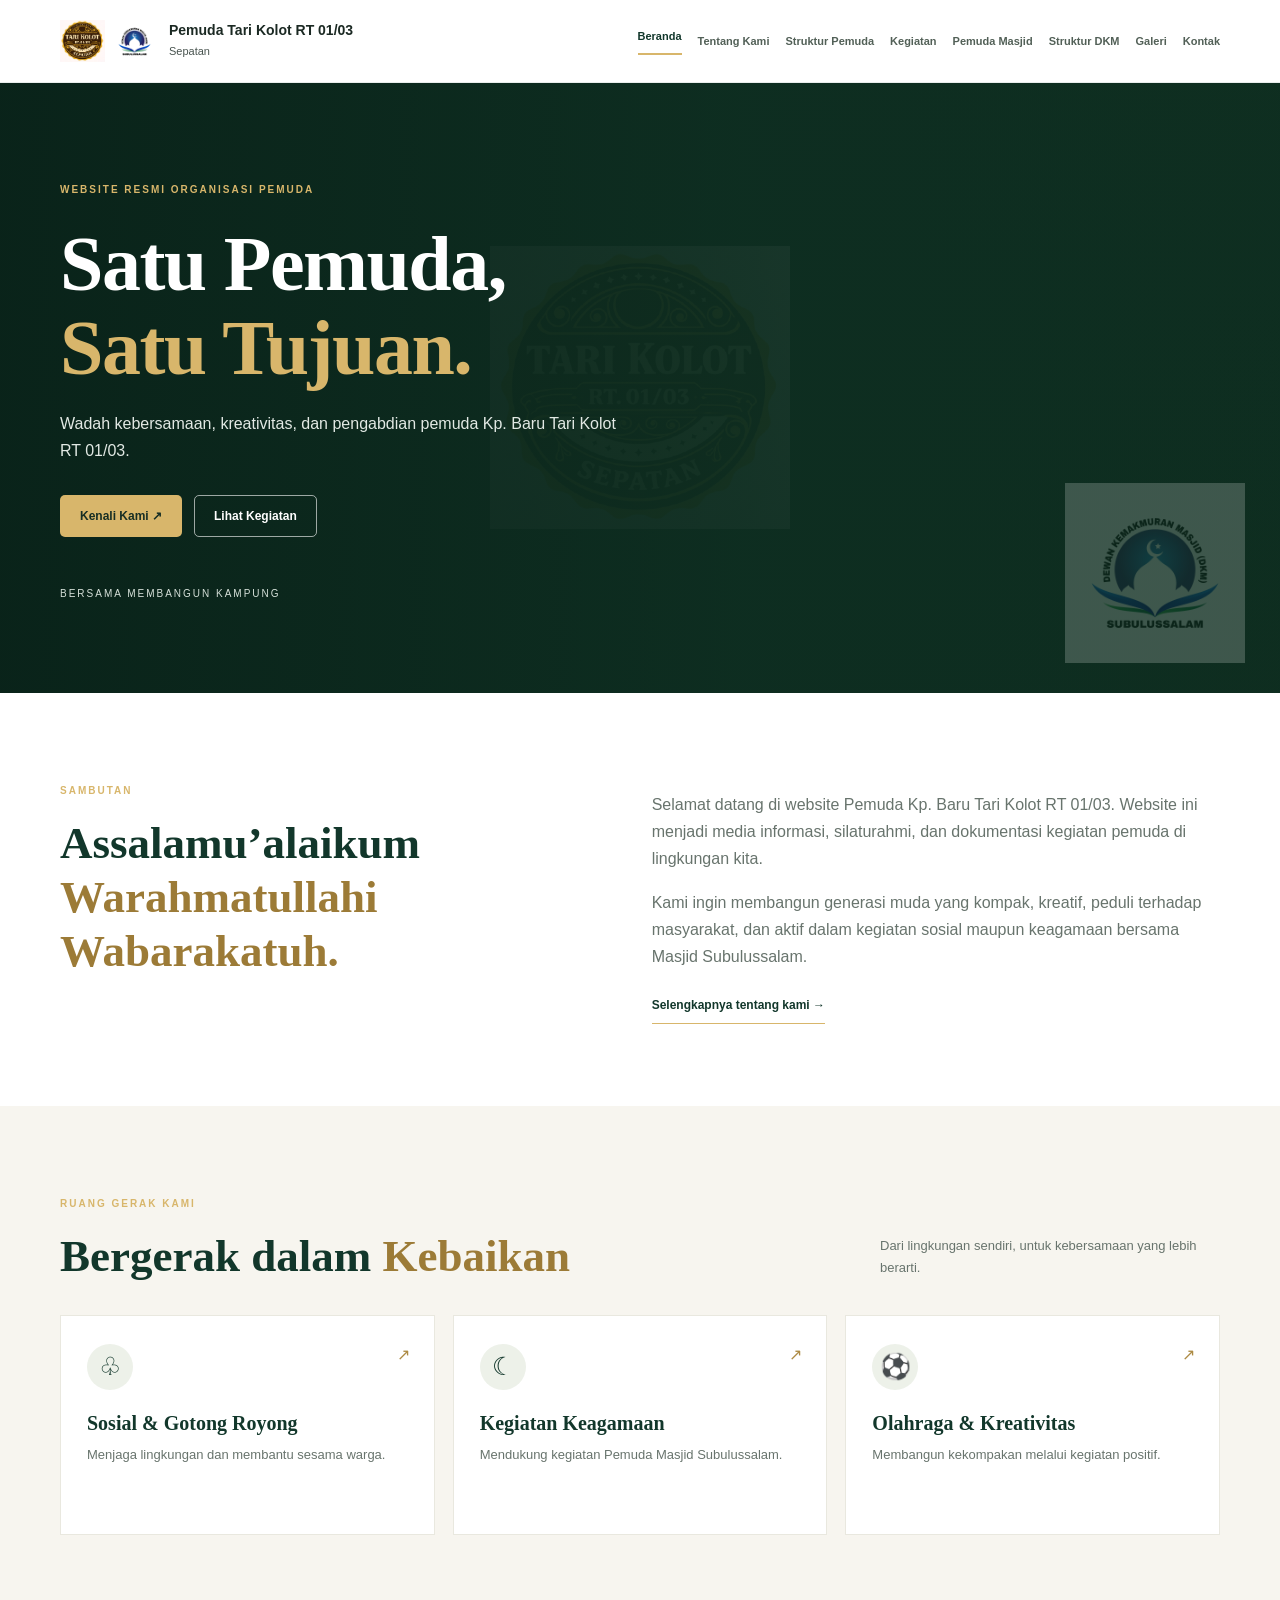
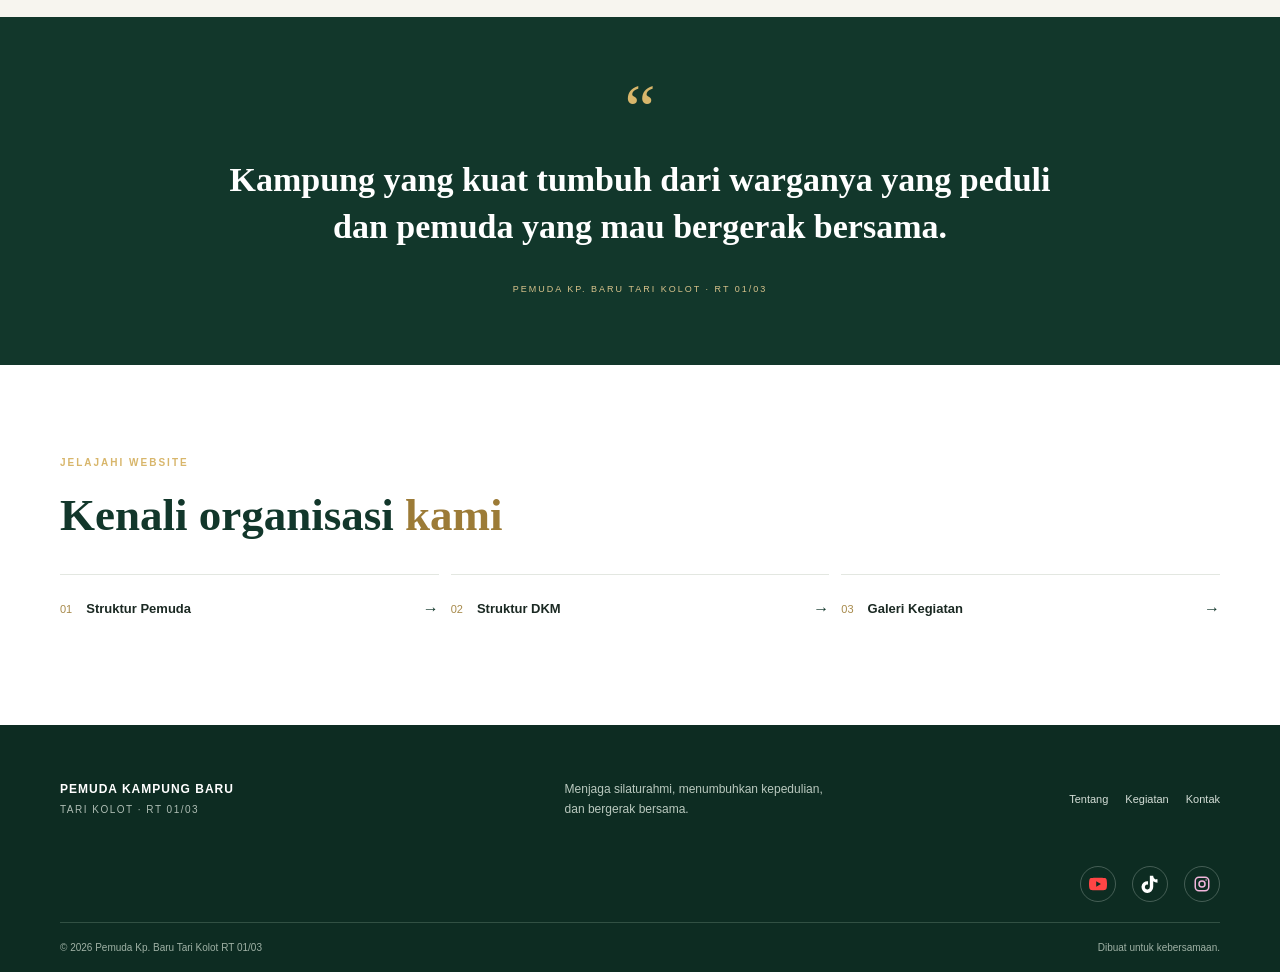
==== index.html @ 48e18ba2 "first commit" ====
<!DOCTYPE html>
<html lang="id">
<head>
  <meta charset="UTF-8">
  <meta name="viewport" content="width=device-width, initial-scale=1.0">
  <title>Beranda | Pemuda Kp. Baru Tari Kolot</title>
  <link rel="stylesheet" href="style.css">
  <script src="script.js" defer></script>
</head>
<body>
<header class="site-header">
  <div class="container nav-wrap">
    

<a href="index.html" class="logo">
    <div class="logo-images">
        <img src="images/logo-pemuda.png"
             alt="Logo Pemuda">

        <img src="images/logo-dkm.png"
             alt="Logo DKM Masjid Subulussalam">
    </div>

    <span class="logo-text">
        <strong>Pemuda Tari Kolot RT 01/03</strong>
        <small>Sepatan</small>
    </span>
</a>


    <button class="menu-toggle" aria-label="Buka menu">☰</button>
    <nav class="main-nav">
      <a class="active" href="index.html">Beranda</a>
      <a href="tentang.html">Tentang Kami</a>
      <a href="struktur-pemuda.html">Struktur Pemuda</a>
      <a href="kegiatan.html">Kegiatan</a>
      <a href="pemuda-masjid.html">Pemuda Masjid</a>
      <a href="struktur-dkm.html">Struktur DKM</a>
      <a href="galeri.html">Galeri</a>
      <a href="kontak.html">Kontak</a>
    </nav>
  </div>
</header>

<main>
  <section class="hero">
    <div class="hero-overlay"></div>
    <div class="container hero-content">
      <span class="eyebrow">WEBSITE RESMI ORGANISASI PEMUDA</span>
      <h1>Satu Pemuda,<br><em>Satu Tujuan.</em></h1>
      <p>
        Wadah kebersamaan, kreativitas, dan pengabdian
        pemuda Kp. Baru Tari Kolot RT 01/03.
      </p>
      <div class="hero-actions">
        <a class="btn btn-gold" href="tentang.html">Kenali Kami ↗</a>
        <a class="btn btn-outline" href="kegiatan.html">Lihat Kegiatan</a>
      </div>
      <div class="hero-note">BERSAMA MEMBANGUN KAMPUNG</div>
    </div>
  </section>

  <section class="section">
    <div class="container two-col">
      <div>
        <span class="section-tag">SAMBUTAN</span>
        <h2>Assalamu’alaikum<br><em>Warahmatullahi Wabarakatuh.</em></h2>
      </div>
      <div>
        <p>
          Selamat datang di website Pemuda Kp. Baru Tari Kolot RT 01/03.
          Website ini menjadi media informasi, silaturahmi, dan dokumentasi
          kegiatan pemuda di lingkungan kita.
        </p>
        <p>
          Kami ingin membangun generasi muda yang kompak, kreatif, peduli
          terhadap masyarakat, dan aktif dalam kegiatan sosial maupun
          keagamaan bersama Masjid Subulussalam.
        </p>
        <a class="text-link" href="tentang.html">Selengkapnya tentang kami →</a>
      </div>
    </div>
  </section>

  <section class="section soft-section">
    <div class="container">
      <div class="section-heading">
        <div>
          <span class="section-tag">RUANG GERAK KAMI</span>
          <h2>Bergerak dalam <em>Kebaikan</em></h2>
        </div>
        <p>Dari lingkungan sendiri, untuk kebersamaan yang lebih berarti.</p>
      </div>

      <div class="feature-grid">
        <a class="feature-card" href="kegiatan.html">
          <div class="feature-icon">♧</div>
          <h3>Sosial & Gotong Royong</h3>
          <p>Menjaga lingkungan dan membantu sesama warga.</p>
          <span class="card-arrow">↗</span>
        </a>
        <a class="feature-card" href="pemuda-masjid.html">
          <div class="feature-icon">☾</div>
          <h3>Kegiatan Keagamaan</h3>
          <p>Mendukung kegiatan Pemuda Masjid Subulussalam.</p>
          <span class="card-arrow">↗</span>
        </a>
        <a class="feature-card" href="kegiatan.html">
          <div class="feature-icon">⚽</div>
          <h3>Olahraga & Kreativitas</h3>
          <p>Membangun kekompakan melalui kegiatan positif.</p>
          <span class="card-arrow">↗</span>
        </a>
      </div>
    </div>
  </section>

  <section class="quote-band">
    <div class="container quote-inner">
      <span class="quote-mark">“</span>
      <blockquote>
        Kampung yang kuat tumbuh dari warganya yang peduli
        dan pemuda yang mau bergerak bersama.
      </blockquote>
      <span class="quote-caption">PEMUDA KP. BARU TARI KOLOT · RT 01/03</span>
    </div>
  </section>

  <section class="section">
    <div class="container">
      <div class="section-heading">
        <div>
          <span class="section-tag">JELAJAHI WEBSITE</span>
          <h2>Kenali organisasi <em>kami</em></h2>
        </div>
      </div>
      <div class="quick-links">
        <a href="struktur-pemuda.html"><span>01</span><b>Struktur Pemuda</b><i>→</i></a>
        <a href="struktur-dkm.html"><span>02</span><b>Struktur DKM</b><i>→</i></a>
        <a href="galeri.html"><span>03</span><b>Galeri Kegiatan</b><i>→</i></a>
      </div>
    </div>
  </section>
</main>

<footer class="site-footer">
  <div class="container footer-main">
    <div class="footer-brand">
      <b>PEMUDA KAMPUNG BARU</b>
      <small>TARI KOLOT · RT 01/03</small>
    </div>
    <p>Menjaga silaturahmi, menumbuhkan kepedulian, dan bergerak bersama.</p>
    <div class="footer-links">
      <a href="tentang.html">Tentang</a>
      <a href="kegiatan.html">Kegiatan</a>
      <a href="kontak.html">Kontak</a>
    </div>
  </div>
  <nav class="container footer-social" aria-label="Media sosial">
    <a href="https://www.youtube.com/watch?v=2nIrlugtnVo" aria-label="YouTube" title="YouTube" target="_blank" rel="noopener noreferrer">
      <svg class="social-icon youtube-icon" viewBox="0 0 24 24" aria-hidden="true"><path d="M23.5 6.2a3 3 0 0 0-2.1-2.1C19.6 3.6 12 3.6 12 3.6s-7.6 0-9.4.5A3 3 0 0 0 .5 6.2 31 31 0 0 0 0 12a31 31 0 0 0 .5 5.8 3 3 0 0 0 2.1 2.1c1.8.5 9.4.5 9.4.5s7.6 0 9.4-.5a3 3 0 0 0 2.1-2.1A31 31 0 0 0 24 12a31 31 0 0 0-.5-5.8ZM9.6 15.6V8.4l6.3 3.6-6.3 3.6Z"/></svg>
    </a>
    <a href="https://www.tiktok.com/@forumpemudatarikolot01?_r=1&amp;_t=ZS-9AVl7coIhM2" aria-label="TikTok" title="TikTok" target="_blank" rel="noopener noreferrer">
      <svg class="social-icon tiktok-icon" viewBox="0 0 24 24" aria-hidden="true"><path d="M19.6 6.2a5.4 5.4 0 0 1-3.3-4.6V1h-4.5v15.1a3.3 3.3 0 1 1-2.4-3.2V8.3a7.8 7.8 0 1 0 6.9 7.8V8.4a9.8 9.8 0 0 0 5.7 1.8V5.7c-.9 0-1.7-.2-2.4-.5Z"/></svg>
    </a>
    <a href="https://www.instagram.com/forpetalot01?vrfl=MXNyYzRoOGN5czc0dw==" aria-label="Instagram" title="Instagram" target="_blank" rel="noopener noreferrer">
      <svg class="social-icon instagram-icon" viewBox="0 0 24 24" aria-hidden="true"><rect x="3" y="3" width="18" height="18" rx="5"/><circle cx="12" cy="12" r="4"/><circle class="instagram-dot" cx="17.5" cy="6.5" r="1"/></svg>
    </a>
  </nav>
  <div class="container footer-bottom">
    <span>© <span data-year></span> Pemuda Kp. Baru Tari Kolot RT 01/03</span>
    <span>Dibuat untuk kebersamaan.</span>
  </div>
</footer>
</body>
</html>
---- style.css ----
/* ========================================
   WEBSITE PEMUDA KP. BARU TARI KOLOT
   Warna utama: Hijau tua dan emas
======================================== */

:root {
  --green: #12372b;
  --green-light: #1d4c3b;
  --gold: #d8b66b;
  --cream: #f7f5ef;
  --ink: #1b2923;
  --muted: #68746d;
  --line: #e3e7e1;
  --white: #ffffff;
  --serif: "Playfair Display", Georgia, serif;
  --sans: "DM Sans", Arial, sans-serif;
}

@import url('https://fonts.googleapis.com/css2?family=DM+Sans:wght@400;500;600;700&family=Playfair+Display:wght@600;700&display=swap');

* {
  box-sizing: border-box;
}

html {
  scroll-behavior: smooth;
}

body {
  margin: 0;
  font-family: var(--sans);
  color: var(--ink);
  line-height: 1.7;
  background: var(--white);
}

a {
  color: inherit;
  text-decoration: none;
}

img {
  display: block;
  max-width: 100%;
}

.container {
  width: min(1160px, calc(100% - 44px));
  margin-inline: auto;
}

/* NAVIGASI */

.site-header {
  position: sticky;
  top: 0;
  z-index: 20;
  background: rgba(255,255,255,.97);
  border-bottom: 1px solid rgba(18,55,43,.09);
  backdrop-filter: blur(12px);
}

.nav-wrap {
  min-height: 82px;
  display: flex;
  align-items: center;
  justify-content: space-between;
  gap: 24px;
}

.brand {
  display: flex;
  align-items: center;
  gap: 11px;
  flex-shrink: 0;
}

.brand-mark {
  display: grid;
  place-items: center;
  width: 43px;
  height: 43px;
  border-radius: 13px;
  background: var(--green);
  color: var(--gold);
  font-size: 25px;
}

.brand b,
.brand small,
.footer-brand b,
.footer-brand small {
  display: block;
  line-height: 1.4;
}

.brand b {
  font-size: 12px;
  letter-spacing: 1px;
  color: var(--green);
}

.brand small {
  font-size: 10px;
  letter-spacing: 1.5px;
  color: #78847c;
  margin-top: 4px;
}

.main-nav {
  display: flex;
  align-items: center;
  gap: 16px;
}

.main-nav a {
  font-size: 11px;
  font-weight: 700;
  color: #526057;
  white-space: nowrap;
  transition: .2s;
}

.main-nav a:hover,
.main-nav a.active {
  color: var(--green);
}

.main-nav a.active {
  border-bottom: 2px solid var(--gold);
  padding-bottom: 7px;
}

.menu-toggle {
  display: none;
  border: 0;
  background: var(--green);
  color: white;
  border-radius: 8px;
  padding: 9px 12px;
  font-size: 20px;
  cursor: pointer;
}

/* BERANDA */

.hero {
  min-height: 610px;
  position: relative;
  display: flex;
  align-items: center;
  color: white;
  background:
    url("https://images.unsplash.com/photo-1511632765486-a01980e01a18?auto=format&fit=crop&w=2000&q=90")
    center 42% / cover no-repeat,
    var(--green);
}

.hero-overlay {
  position: absolute;
  inset: 0;
  background: linear-gradient(
    90deg,
    rgba(9,34,25,.93),
    rgba(13,44,32,.76) 58%,
    rgba(11,37,27,.30)
  );
}

.hero-content {
  position: relative;
  padding-top: 55px;
  padding-bottom: 55px;
}

.eyebrow,
.section-tag {
  display: inline-block;
  font-size: 10px;
  font-weight: 700;
  letter-spacing: 2px;
  color: var(--gold);
}

.hero h1,
.page-hero h1 {
  font: 700 clamp(44px, 6.4vw, 78px)/1.08 var(--serif);
  letter-spacing: -1.5px;
  margin: 20px 0;
}

.hero h1 em,
.page-hero h1 em {
  color: var(--gold);
  font-style: normal;
}

.hero p {
  max-width: 560px;
  color: #e2e9e4;
  font-size: 16px;
}

.hero-actions {
  display: flex;
  gap: 12px;
  flex-wrap: wrap;
  margin-top: 30px;
}

.btn {
  display: inline-flex;
  align-items: center;
  justify-content: center;
  gap: 12px;
  padding: 13px 19px;
  border-radius: 5px;
  font: 700 12px var(--sans);
  border: 1px solid transparent;
  cursor: pointer;
  transition: .2s;
}

.btn:hover {
  transform: translateY(-2px);
}

.btn-gold {
  background: var(--gold);
  color: #172e24;
}

.btn-outline {
  border-color: rgba(255,255,255,.6);
  color: white;
}

.btn-dark {
  background: var(--green);
  color: white;
}

.hero-note {
  margin-top: 48px;
  font-size: 10px;
  letter-spacing: 2px;
  color: #d6e0d9;
}

/* BAGIAN UMUM */

.section {
  padding: 82px 0;
}

.two-col {
  display: grid;
  grid-template-columns: 1fr 1.1fr;
  gap: 75px;
  align-items: start;
}

.section h2,
.callout h2 {
  font: 700 clamp(30px, 4vw, 45px)/1.2 var(--serif);
  color: var(--green);
  margin: 14px 0 20px;
}

.section h2 em,
.callout h2 em {
  color: #9c7b37;
  font-style: normal;
}

.section p,
.two-col p {
  color: var(--muted);
}

.soft-section {
  background: var(--cream);
}

.section-heading {
  display: flex;
  justify-content: space-between;
  align-items: end;
  gap: 25px;
  margin-bottom: 32px;
}

.section-heading h2 {
  margin-bottom: 0;
}

.section-heading > p {
  max-width: 340px;
  font-size: 13px;
  margin: 0 0 4px;
}

.text-link {
  display: inline-block;
  margin-top: 9px;
  font-size: 12px;
  font-weight: 700;
  color: var(--green);
  border-bottom: 1px solid var(--gold);
  padding-bottom: 7px;
}

/* KARTU FITUR */

.feature-grid {
  display: grid;
  grid-template-columns: repeat(3, 1fr);
  gap: 18px;
}

.feature-card {
  position: relative;
  padding: 28px 26px 32px;
  background: white;
  border: 1px solid #e9e8df;
  min-height: 220px;
  transition: .25s;
}

.feature-card:hover {
  transform: translateY(-5px);
  box-shadow: 0 15px 35px #183d2c12;
  border-color: #d6c18d;
}

.feature-icon {
  display: grid;
  place-items: center;
  width: 46px;
  height: 46px;
  background: #edf1e9;
  color: var(--green);
  font-size: 25px;
  border-radius: 50%;
  margin-bottom: 22px;
}

.feature-card h3,
.activity-card h3 {
  font: 700 20px var(--serif);
  color: var(--green);
  margin: 0 0 9px;
}

.feature-card p,
.activity-card p {
  font-size: 13px;
  color: var(--muted);
  margin: 0;
}

.card-arrow {
  position: absolute;
  right: 24px;
  top: 25px;
  color: #ad8b44;
}

/* KUTIPAN */

.quote-band {
  background: var(--green);
  color: white;
  padding: 65px 0;
}

.quote-inner {
  max-width: 850px;
  text-align: center;
}

.quote-mark {
  font: 70px var(--serif);
  color: var(--gold);
  line-height: .8;
}

.quote-inner blockquote {
  font: 600 clamp(23px, 3.2vw, 34px)/1.4 var(--serif);
  margin: 15px 0 22px;
}

.quote-caption {
  font-size: 9px;
  letter-spacing: 2px;
  color: #d8c38c;
}

/* TAUTAN CEPAT */

.quick-links {
  display: grid;
  grid-template-columns: repeat(3, 1fr);
  gap: 12px;
}

.quick-links a {
  display: flex;
  align-items: center;
  gap: 14px;
  border-top: 1px solid var(--line);
  padding: 20px 0;
}

.quick-links span {
  font-size: 11px;
  color: #a78a4b;
}

.quick-links b {
  font-size: 13px;
  flex: 1;
}

.quick-links i {
  font-style: normal;
  color: var(--green);
}

/* FOOTER */

.site-footer {
  background: #0d2c22;
  color: white;
  padding-top: 42px;
}

.footer-main {
  display: grid;
  grid-template-columns: 1fr 1fr auto;
  gap: 30px;
  align-items: center;
  padding-bottom: 35px;
}

.footer-brand b {
  color: white;
  font-size: 12px;
  letter-spacing: 1px;
}

.footer-brand small {
  color: #aebdb4;
  font-size: 10px;
  letter-spacing: 1.5px;
  margin-top: 5px;
}

.footer-main > p {
  font-size: 12px;
  color: #bac9bf;
  max-width: 280px;
}

.footer-links {
  display: flex;
  gap: 17px;
}

.footer-links a {
  font-size: 11px;
  color: #d4ded7;
}

.footer-social {
  display: flex;
  justify-content: flex-end;
  align-items: center;
  gap: 16px;
  padding-bottom: 20px;
}

.footer-social a {
  display: inline-flex;
  width: 36px;
  height: 36px;
  align-items: center;
  justify-content: center;
  border: 1px solid rgba(212, 222, 215, 0.28);
  border-radius: 50%;
  transition: background-color 0.2s ease, transform 0.2s ease;
}

.footer-social a:hover {
  background: rgba(255, 255, 255, 0.1);
  transform: translateY(-2px);
}

.social-icon {
  width: 18px;
  height: 18px;
  fill: currentColor;
}

.youtube-icon {
  color: #ff4545;
}

.tiktok-icon {
  color: #ffffff;
}

.instagram-icon {
  fill: none;
  stroke: #f2b6dc;
  stroke-width: 2;
}

.instagram-icon .instagram-dot {
  fill: #f2b6dc;
  stroke: none;
}

.footer-bottom {
  border-top: 1px solid #315043;
  display: flex;
  justify-content: space-between;
  gap: 15px;
  padding: 16px 0;
  color: #9fb1a5;
  font-size: 10px;
}

/* HEADER HALAMAN DALAM */

.page-hero {
  padding: 80px 0 72px;
  background: var(--green);
  color: white;
  position: relative;
  overflow: hidden;
}

.page-hero h1 {
  font-size: clamp(42px, 5vw, 65px);
  margin: 14px 0;
}

.page-hero p {
  max-width: 610px;
  color: #d6e3da;
  margin: 0;
}

.mosque-hero {
  background: linear-gradient(115deg, #103328, #24513d);
}

/* VISI MISI */

.values-grid {
  display: grid;
  grid-template-columns: repeat(3, 1fr);
  gap: 18px;
}

.value-card {
  background: white;
  padding: 28px;
  border: 1px solid #e8e7df;
}

.value-number {
  font-size: 11px;
  color: #a78a4b;
  letter-spacing: 2px;
}

.value-card h3 {
  font: 700 24px var(--serif);
  color: var(--green);
  margin: 13px 0;
}

.value-card p,
.value-card li {
  font-size: 13px;
  color: var(--muted);
}

.value-card ul {
  padding-left: 18px;
}

.value-card li {
  margin-bottom: 8px;
}

.program-list {
  border-top: 1px solid var(--line);
}

.program-list > div {
  display: grid;
  grid-template-columns: 55px 1fr 1fr;
  gap: 20px;
  align-items: center;
  padding: 20px 0;
  border-bottom: 1px solid var(--line);
}

.program-list span {
  color: #a78a4b;
  font-size: 12px;
}

.program-list b {
  font: 700 17px var(--serif);
  color: var(--green);
}

.program-list p {
  font-size: 12px;
  margin: 0;
}

/* STRUKTUR ORGANISASI */

.notice {
  padding: 15px 18px;
  background: #f8f3e5;
  border-left: 3px solid var(--gold);
  font-size: 12px;
  color: #62563b;
  margin-bottom: 34px;
}

.org-chart {
  max-width: 950px;
  margin: auto;
  text-align: center;
}

.person-card {
  background: white;
  border: 1px solid var(--line);
  padding: 25px 18px;
  text-align: center;
}

.person-card.principal {
  max-width: 420px;
  margin: auto;
  background: var(--cream);
}

.person-card.chair {
  max-width: 480px;
  margin: auto;
  background: var(--green);
  color: white;
  border-color: var(--green);
}

.person-card small {
  display: block;
  font-size: 9px;
  letter-spacing: 1.2px;
  font-weight: 700;
  color: #9b7d3e;
}

.person-card h3 {
  font: 700 19px var(--serif);
  margin: 8px 0;
  color: var(--green);
}

.person-card.chair h3 {
  color: white;
}

.person-card p {
  font-size: 11px;
  color: var(--muted);
  margin: 5px 0 0;
}

.person-card.chair p {
  color: #d6e3da;
}

.person-icon {
  display: block;
  font-size: 24px;
  color: #ad8b44;
  margin-bottom: 8px;
}

.chart-connector {
  height: 28px;
  width: 1px;
  background: #c9b780;
  margin: auto;
}

.people-grid {
  display: grid;
  grid-template-columns: repeat(3, 1fr);
  gap: 15px;
}

.subheading {
  font: 700 28px var(--serif);
  color: var(--green);
  margin: 55px 0 22px;
  text-align: center;
}

/* KEGIATAN */

.activity-grid {
  display: grid;
  grid-template-columns: repeat(2, 1fr);
  gap: 22px;
}

.activity-card {
  border: 1px solid var(--line);
  background: white;
  overflow: hidden;
}

.activity-card img {
  width: 100%;
  height: 245px;
  object-fit: cover;
}

.activity-body {
  padding: 24px;
}

.pill {
  display: inline-block;
  background: #edf1e9;
  color: var(--green);
  font-size: 9px;
  letter-spacing: 1px;
  font-weight: 700;
  padding: 5px 9px;
  margin-bottom: 12px;
}

.activity-card h3 {
  font-size: 22px;
}

.activity-card small {
  display: block;
  margin-top: 17px;
  color: #9a7b3c;
  font-size: 10px;
}

.callout {
  background: #f1f2e9;
  padding: 36px;
  display: flex;
  align-items: center;
  justify-content: space-between;
  gap: 30px;
}

.callout h2 {
  font-size: 34px;
  margin: 12px 0;
}

.callout p {
  max-width: 600px;
  font-size: 13px;
  margin: 0;
}

/* GALERI */

.gallery-intro {
  display: flex;
  align-items: end;
  justify-content: space-between;
  gap: 30px;
  margin-bottom: 30px;
}

.gallery-intro h2 {
  margin-bottom: 0;
}

.gallery-intro > p {
  max-width: 420px;
  font-size: 12px;
}

.gallery-grid {
  display: grid;
  grid-template-columns: repeat(3, 1fr);
  grid-auto-rows: 230px;
  gap: 16px;
}

.gallery-item {
  position: relative;
  overflow: hidden;
  margin: 0;
  background: #ddd;
}

.gallery-item.tall {
  grid-row: span 2;
}

.gallery-item img {
  width: 100%;
  height: 100%;
  object-fit: cover;
  transition: transform .5s;
}

.gallery-item:hover img {
  transform: scale(1.05);
}

.gallery-item::after {
  content: "";
  position: absolute;
  inset: 35% 0 0;
  background: linear-gradient(transparent, rgba(6,28,19,.85));
}

.gallery-item figcaption {
  position: absolute;
  z-index: 1;
  bottom: 18px;
  left: 18px;
  right: 18px;
  color: white;
}

.gallery-item figcaption b,
.gallery-item figcaption span {
  display: block;
}

.gallery-item figcaption b {
  font: 700 18px var(--serif);
}

.gallery-item figcaption span {
  font-size: 10px;
  color: #e2e8e3;
  margin-top: 4px;
}

/* KONTAK */

.contact-grid {
  display: grid;
  grid-template-columns: 1fr 1fr;
  gap: 60px;
}

.contact-grid h2 {
  margin-bottom: 12px;
}

.muted {
  color: var(--muted);
  font-size: 13px;
}

.contact-detail {
  display: flex;
  gap: 15px;
  margin-top: 26px;
}

.detail-icon {
  display: grid;
  place-items: center;
  flex-shrink: 0;
  width: 42px;
  height: 42px;
  border-radius: 50%;
  background: #edf1e9;
  color: var(--green);
  font-size: 21px;
}

.contact-detail small {
  display: block;
  font-size: 9px;
  letter-spacing: 1.5px;
  color: #9b7d3e;
  font-weight: 700;
}

.contact-detail b {
  display: block;
  font-size: 13px;
  color: var(--green);
  margin-top: 4px;
}

.contact-detail p {
  font-size: 12px;
  margin: 3px 0;
}

.contact-form {
  padding: 30px;
  background: var(--cream);
  border: 1px solid #ece9df;
}

.contact-form h3 {
  font: 700 27px var(--serif);
  color: var(--green);
  margin: 0 0 5px;
}

.contact-form label {
  display: block;
  font-size: 11px;
  font-weight: 700;
  margin: 17px 0 7px;
}

.contact-form input,
.contact-form textarea {
  width: 100%;
  padding: 12px 13px;
  border: 1px solid #dfe3dc;
  background: white;
  font: 13px var(--sans);
  border-radius: 3px;
  outline: none;
}

.contact-form input:focus,
.contact-form textarea:focus {
  border-color: #7d9b88;
}

.contact-form textarea {
  resize: vertical;
}

.contact-form .btn {
  margin-top: 18px;
}

.form-note {
  font-size: 11px;
  color: var(--green);
}

/* RESPONSIVE TABLET */

@media (max-width: 1100px) {
  .nav-wrap {
    gap: 14px;
  }

  .main-nav {
    gap: 9px;
  }

  .main-nav a {
    font-size: 9px;
  }

  .brand b {
    font-size: 10px;
  }
}

@media (max-width: 900px) {
  .menu-toggle {
    display: block;
  }

  .nav-wrap {
    min-height: 74px;
    flex-wrap: wrap;
  }

  .main-nav {
    display: none;
    order: 3;
    width: 100%;
    padding: 0 0 18px;
    align-items: stretch;
    flex-direction: column;
    gap: 0;
  }

  .main-nav.open {
    display: flex;
  }

  .main-nav a {
    padding: 11px 3px;
    font-size: 12px;
    border-top: 1px solid var(--line);
  }

  .main-nav a.active {
    border-bottom: 0;
    color: #9b7d3e;
  }

  .two-col {
    grid-template-columns: 1fr;
    gap: 25px;
  }

  .footer-main {
    grid-template-columns: 1fr 1fr;
  }

  .footer-links {
    grid-column: 1 / -1;
  }

  .contact-grid {
    gap: 35px;
  }
}

/* RESPONSIVE HP */

@media (max-width: 650px) {
  .container {
    width: calc(100% - 32px);
  }

  .hero {
    min-height: 550px;
    background-position: 58% center;
  }

  .hero-overlay {
    background: linear-gradient(
      90deg,
      rgba(9,34,25,.94),
      rgba(13,44,32,.75)
    );
  }

  .hero h1 {
    font-size: 46px;
  }

  .hero p {
    font-size: 14px;
  }

  .section {
    padding: 58px 0;
  }

  .section-heading,
  .gallery-intro {
    align-items: flex-start;
    flex-direction: column;
    gap: 14px;
  }

  .feature-grid,
  .values-grid,
  .people-grid,
  .activity-grid,
  .contact-grid {
    grid-template-columns: 1fr;
  }

  .feature-card {
    min-height: 185px;
  }

  .quick-links {
    grid-template-columns: 1fr;
  }

  .page-hero {
    padding: 60px 0;
  }

  .page-hero h1 {
    font-size: 42px;
  }

  .program-list > div {
    grid-template-columns: 35px 1fr;
    gap: 10px;
  }

  .program-list p {
    grid-column: 2;
  }

  .gallery-grid {
    grid-template-columns: 1fr 1fr;
    grid-auto-rows: 175px;
    gap: 10px;
  }

  .gallery-item figcaption {
    left: 10px;
    right: 10px;
    bottom: 10px;
  }

  .gallery-item figcaption b {
    font-size: 14px;
  }

  .gallery-item figcaption span {
    font-size: 9px;
  }

  .callout {
    padding: 24px;
    align-items: flex-start;
    flex-direction: column;
  }

  .callout h2 {
    font-size: 29px;
  }

  .footer-main {
    grid-template-columns: 1fr;
    gap: 15px;
  }

  .footer-links {
    grid-column: auto;
  }

  .footer-bottom {
    flex-direction: column;
    gap: 5px;
  }

  .footer-social {
    justify-content: flex-start;
    padding-bottom: 18px;
  }

  .contact-form {
    padding: 22px;
  }

  .person-card {
    padding: 22px 14px;
  }
}


/* LOGO NAVBAR */
.logo {
    display: flex;
    align-items: center;
    gap: 10px;
    text-decoration: none;
    color: inherit;
    flex-shrink: 0;
}

.logo img {
    width: 48px;
    height: 48px;
    object-fit: contain;
    display: block;
}

.logo-text {
    display: flex;
    flex-direction: column;
    gap: 3px;
}

.logo-text strong {
    font-size: 14px;
    font-weight: 800;
    line-height: 1.3;
}

.logo-text small {
    font-size: 11px;
    opacity: 0.8;
}

@media (max-width: 480px) {
    .logo img {
        width: 38px;
        height: 38px;
    }

    .logo-text strong {
        font-size: 11px;
    }

    .logo-text small {
        font-size: 10px;
    }
}


/* DUA LOGO DI NAVBAR */
.logo {
    display: flex;
    align-items: center;
    gap: 12px;
    flex-shrink: 0;
    text-decoration: none;
    color: inherit;
}

.logo-images {
    display: flex;
    align-items: center;
    gap: 7px;
}

.logo-images img {
    width: 45px;
    height: 45px;
    object-fit: contain;
    display: block;
}

.logo-text {
    display: flex;
    flex-direction: column;
    gap: 3px;
}

.logo-text strong {
    font-size: 14px;
    font-weight: 800;
    line-height: 1.3;
}

.logo-text small {
    font-size: 11px;
    opacity: 0.8;
}

/* Tampilan HP */
@media (max-width: 480px) {
    .logo {
        gap: 7px;
    }

    .logo-images {
        gap: 4px;
    }

    .logo-images img {
        width: 32px;
        height: 32px;
    }

    .logo-text strong {
        font-size: 10px;
    }

    .logo-text small {
        font-size: 9px;
    }
}


/* ==============================
   STRUKTUR DKM
============================== */

.dkm-section {
    background: #f7f9f5;
}

.dkm-grid {
    display: grid;
    grid-template-columns: repeat(3, minmax(0, 1fr));
    gap: 24px;
    margin-top: 36px;
}

.dkm-card {
    background: #ffffff;
    border: 1px solid #e4eadf;
    border-radius: 18px;
    padding: 28px 24px;
    box-shadow: 0 8px 25px rgba(20, 60, 35, 0.06);
    transition: transform 0.25s ease, box-shadow 0.25s ease;
}

.dkm-card:hover {
    transform: translateY(-5px);
    box-shadow: 0 14px 30px rgba(20, 60, 35, 0.12);
}

.dkm-icon {
    width: 46px;
    height: 46px;
    display: flex;
    align-items: center;
    justify-content: center;
    border-radius: 14px;
    background: #eaf3e8;
    color: #23623d;
    font-size: 23px;
    margin-bottom: 20px;
}

.dkm-position {
    display: block;
    color: #387548;
    font-size: 12px;
    font-weight: 800;
    letter-spacing: 1px;
    line-height: 1.7;
    margin-bottom: 10px;
}

.dkm-card h3 {
    color: #193e2b;
    font-size: 21px;
    line-height: 1.5;
    margin: 0;
}

.dkm-card ul {
    margin: 12px 0 0;
    padding-left: 20px;
}

.dkm-card li {
    color: #58665b;
    font-size: 15px;
    line-height: 1.9;
    padding-left: 3px;
}

.dkm-description {
    color: #68756a;
    font-size: 13px;
    line-height: 1.7;
    margin: 0 0 12px;
}

.dkm-primary {
    background: linear-gradient(145deg, #174b32, #286b46);
    border-color: #286b46;
}

.dkm-primary .dkm-icon {
    background: rgba(255, 255, 255, 0.14);
    color: #f2d58a;
}

.dkm-primary .dkm-position {
    color: #f2d58a;
}

.dkm-primary h3 {
    color: #ffffff;
}

.dkm-marbot {
    background: #fffdf5;
    border-color: #e9dfbd;
}

.dkm-marbot .dkm-icon {
    background: #f6edcf;
    color: #92701c;
}

.dkm-note {
    margin-top: 42px;
    padding: 30px;
    text-align: center;
    background: #eaf3e8;
    border-radius: 18px;
    color: #244c32;
}

.dkm-note span {
    font-size: 23px;
    color: #286b46;
}

.dkm-note p {
    max-width: 700px;
    margin: 14px auto 0;
    line-height: 1.9;
}

/* TABLET */
@media (max-width: 900px) {
    .dkm-grid {
        grid-template-columns: repeat(2, minmax(0, 1fr));
        gap: 18px;
    }
}

/* HP */
@media (max-width: 560px) {
    .dkm-grid {
        grid-template-columns: 1fr;
        gap: 16px;
    }

    .dkm-card {
        padding: 23px 20px;
    }

    .dkm-card h3 {
        font-size: 19px;
    }

    .dkm-note {
        padding: 24px 18px;
    }
}


/* =====================================
   STRUKTUR DKM MASJID SUBULUSSALAM
===================================== */

.dkm-structure {
  background: #f7f9f5;
}

.dkm-structure .section-heading {
  text-align: center;
  max-width: 760px;
  margin: 0 auto 42px;
}

.dkm-structure .section-heading h2 {
  margin: 12px 0;
}

.org-chart {
  max-width: 1100px;
  margin: 0 auto;
}

.person-card {
  min-width: 0;
  background: #ffffff;
  padding: 26px 22px;
  border: 1px solid #e3e9df;
  border-radius: 18px;
  box-shadow: 0 8px 24px rgba(27, 65, 39, 0.06);
  transition: transform 0.25s ease, box-shadow 0.25s ease;
}

.person-card:hover {
  transform: translateY(-4px);
  box-shadow: 0 14px 28px rgba(27, 65, 39, 0.11);
}

.person-card.principal {
  max-width: 440px;
  margin: 0 auto;
  text-align: center;
  color: #ffffff;
  background: linear-gradient(135deg, #174b32, #2d7049);
  border-color: #2d7049;
}

.person-card.principal small {
  color: #f0d58a;
}

.person-card.principal h3 {
  color: #ffffff;
}

.person-icon {
  display: inline-flex;
  width: 44px;
  height: 44px;
  align-items: center;
  justify-content: center;
  margin-bottom: 15px;
  border-radius: 14px;
  background: #eaf3e8;
  color: #28643f;
  font-size: 22px;
}

.person-card.principal .person-icon {
  color: #f0d58a;
  background: rgba(255, 255, 255, 0.13);
}

.person-card small {
  display: block;
  margin-bottom: 10px;
  color: #347248;
  font-size: 12px;
  font-weight: 800;
  line-height: 1.7;
  letter-spacing: 0.6px;
}

.person-card h3 {
  margin: 0;
  color: #203d2b;
  font-size: 20px;
  line-height: 1.5;
  overflow-wrap: anywhere;
}

.person-card ul {
  margin: 12px 0 0;
  padding: 0;
  list-style: none;
  text-align: center;
}

.person-card li {
  padding: 3px 0;
  color: #203d2b;
  font: 700 20px/1.5 var(--serif);
  overflow-wrap: anywhere;
}

.field-description {
  margin: 0 0 12px;
  color: #68756a;
  font-size: 13px;
  line-height: 1.7;
}

.chart-connector {
  width: 2px;
  height: 30px;
  margin: 0 auto;
  background: #c7d7c4;
}

.people-grid {
  display: grid;
  grid-template-columns: repeat(3, minmax(0, 1fr));
  gap: 22px;
}

.subheading {
  margin: 48px 0 24px;
  text-align: center;
  color: #214b31;
  font-size: 27px;
}

.marbot-grid {
  grid-template-columns: minmax(0, 440px);
  justify-content: center;
}

.dkm-closing {
  margin-top: 45px;
  padding: 34px 28px;
  text-align: center;
  background: #eaf3e8;
  border: 1px solid #dce8d8;
  border-radius: 20px;
}

.closing-symbol {
  display: block;
  color: #28643f;
  font-size: 24px;
  line-height: 1.8;
}

.dkm-closing h3 {
  margin: 12px 0;
  color: #214b31;
  font-size: 22px;
}

.dkm-closing p {
  max-width: 720px;
  margin: 0 auto;
  color: #526456;
  font-size: 15px;
  line-height: 1.9;
}

/* TABLET */
@media (max-width: 900px) {
  .people-grid {
    grid-template-columns: repeat(2, minmax(0, 1fr));
    gap: 18px;
  }
}

/* HP */
@media (max-width: 560px) {
  .people-grid {
    grid-template-columns: 1fr;
    gap: 16px;
  }

  .person-card {
    padding: 23px 20px;
  }

  .person-card h3,
  .person-card li {
    font-size: 19px;
  }

  .subheading {
    margin-top: 36px;
    font-size: 23px;
  }

  .dkm-closing {
    padding: 27px 19px;
  }

  .closing-symbol {
    font-size: 20px;
  }
}

/* =================================
   NAVIGASI KONTAK MAPS & WHATSAPP
================================= */

.contact-navigation {
  display: grid;
  grid-template-columns: 1fr;
  gap: 14px;
  margin-top: 26px;
}

.contact-action {
  display: flex;
  align-items: center;
  gap: 14px;
  padding: 18px;
  background: #ffffff;
  border: 1px solid #e1e8df;
  border-radius: 16px;
  color: #23452f;
  text-decoration: none;
  transition: transform 0.25s ease,
              box-shadow 0.25s ease,
              border-color 0.25s ease;
}

.contact-action:hover {
  transform: translateY(-3px);
  box-shadow: 0 10px 25px rgba(25, 60, 35, 0.10);
  border-color: #b8ceb7;
}

.contact-action-icon {
  display: flex;
  flex-shrink: 0;
  align-items: center;
  justify-content: center;
  width: 48px;
  height: 48px;
  border-radius: 14px;
  background: #eaf3e8;
  font-size: 23px;
}

.whatsapp-action .contact-action-icon {
  background: #e2f7e8;
}

.contact-action-text {
  display: flex;
  flex: 1;
  flex-direction: column;
  gap: 5px;
  min-width: 0;
}

.contact-action-text strong {
  color: #23452f;
  font-size: 15px;
  line-height: 1.5;
}

.contact-action-text small {
  color: #718074;
  font-size: 12px;
  line-height: 1.6;
}

.contact-action-arrow {
  color: #387548;
  font-size: 21px;
  font-weight: 700;
}

.contact-hint {
  margin-top: 12px;
  color: #758176;
  font-size: 12px;
  line-height: 1.7;
}

@media (max-width: 600px) {
  .contact-action {
    padding: 15px;
    gap: 11px;
  }

  .contact-action-icon {
    width: 42px;
    height: 42px;
  }

  .contact-action-text strong {
    font-size: 14px;
  }
}

/* BACKGROUND BERANDA DENGAN DUA LOGO */

.hero {
    position: relative;
    overflow: hidden;
    background-color: #153d2b;
    background-image:
        linear-gradient(
            rgba(15, 48, 33, 0.82),
            rgba(15, 48, 33, 0.90)
        ),
        url("images/logo-pemuda.png");
    background-repeat: no-repeat;
    background-position: center, center;
    background-size: cover, 300px;
}

/* Logo DKM sebagai ornamen di sudut kanan */
.hero::after {
    content: "";
    position: absolute;
    width: 180px;
    height: 180px;
    right: 35px;
    bottom: 30px;
    background-image: url("images/logo-dkm.png");
    background-position: center;
    background-repeat: no-repeat;
    background-size: contain;
    opacity: 0.20;
    pointer-events: none;
}

/* Pastikan isi hero berada di atas ornamen */
.hero .container {
    position: relative;
    z-index: 1;
}

/* Tampilan HP */
@media (max-width: 600px) {
    .hero {
        background-size: cover, 230px;
    }

    .hero::after {
        width: 120px;
        height: 120px;
        right: 15px;
        bottom: 20px;
    }
}

.home-page .hero {
    background-color: #153d2b;
    background-image:
        radial-gradient(ellipse at 82% 25%, rgba(207, 176, 101, 0.22), transparent 38%),
        radial-gradient(ellipse at 12% 92%, rgba(96, 143, 99, 0.3), transparent 42%),
        linear-gradient(125deg, #102f22 0%, #1b5136 58%, #153d2b 100%);
    background-size: cover;
}

.home-page .hero::before {
    content: "";
    position: absolute;
    width: min(72vw, 780px);
    aspect-ratio: 1;
    top: 50%;
    right: 8%;
    transform: translateY(-50%);
    background: url("images/logo-pemuda.png") center / contain no-repeat;
    filter: drop-shadow(0 12px 32px rgba(7, 24, 16, 0.3));
    opacity: 0.2;
    pointer-events: none;
}

.home-page .hero::after {
    display: none;
}

.home-page .hero-overlay {
    background:
        radial-gradient(ellipse at 82% 50%, transparent 5%, rgba(8, 30, 21, 0.2) 72%),
        linear-gradient(90deg, rgba(9, 34, 25, 0.48), rgba(13, 44, 32, 0.12));
}

.home-page .welcome-section {
    background:
        radial-gradient(ellipse at 90% 15%, rgba(218, 202, 157, 0.2), transparent 35%),
        linear-gradient(135deg, #fffefa, #f8f7ef);
}

.home-page .soft-section {
    background:
        radial-gradient(ellipse at 8% 90%, rgba(183, 201, 167, 0.22), transparent 38%),
        linear-gradient(135deg, #f5f3e8, #f1f4ec);
}

.home-page .quote-band {
    background: linear-gradient(120deg, #123a29, #1c1d1c 55%, #173e2c);
}

.home-page .explore-section {
    background:
        radial-gradient(ellipse at 95% 8%, rgba(218, 202, 157, 0.18), transparent 35%),
        #fffefa;
}

@media (max-width: 600px) {
    .home-page .hero::before {
        width: 390px;
        right: -95px;
        top: 58%;
        opacity: 0.14;
    }
}


/* ================================
   GALERI VIDEO
================================ */

.video-gallery {
  background: #f7f9f5;
}

.video-gallery .section-heading {
  max-width: 720px;
  margin: 0 auto 38px;
  text-align: center;
}

.video-grid {
  display: grid;
  grid-template-columns: repeat(3, minmax(0, 1fr));
  gap: 24px;
}

.video-card {
  min-width: 0;
  overflow: hidden;
  background: #ffffff;
  border: 1px solid #e4e9e1;
  border-radius: 18px;
  box-shadow: 0 8px 25px rgba(24, 55, 34, 0.06);
  transition: transform 0.25s ease,
              box-shadow 0.25s ease;
}

.video-card:hover {
  transform: translateY(-5px);
  box-shadow: 0 14px 30px rgba(24, 55, 34, 0.12);
}

.video-frame {
  width: 100%;
  aspect-ratio: 16 / 9;
  background: #14251b;
  overflow: hidden;
}

.video-frame video {
  display: block;
  width: 100%;
  height: 100%;
  object-fit: contain;
}

.video-info {
  padding: 22px;
}

.video-label {
  display: inline-block;
  margin-bottom: 10px;
  color: #39734a;
  font-size: 11px;
  font-weight: 800;
  letter-spacing: 1.2px;
}

.video-info h3 {
  margin: 0 0 10px;
  color: #203d2b;
  font-size: 19px;
  line-height: 1.5;
}

.video-info p {
  margin: 0;
  color: #68756a;
  font-size: 14px;
  line-height: 1.8;
}

/* TABLET */
@media (max-width: 900px) {
  .video-grid {
    grid-template-columns: repeat(2, minmax(0, 1fr));
    gap: 18px;
  }
}

/* HP */
@media (max-width: 560px) {
  .video-grid {
    grid-template-columns: 1fr;
    gap: 20px;
  }

  .video-info {
    padding: 18px;
  }
}
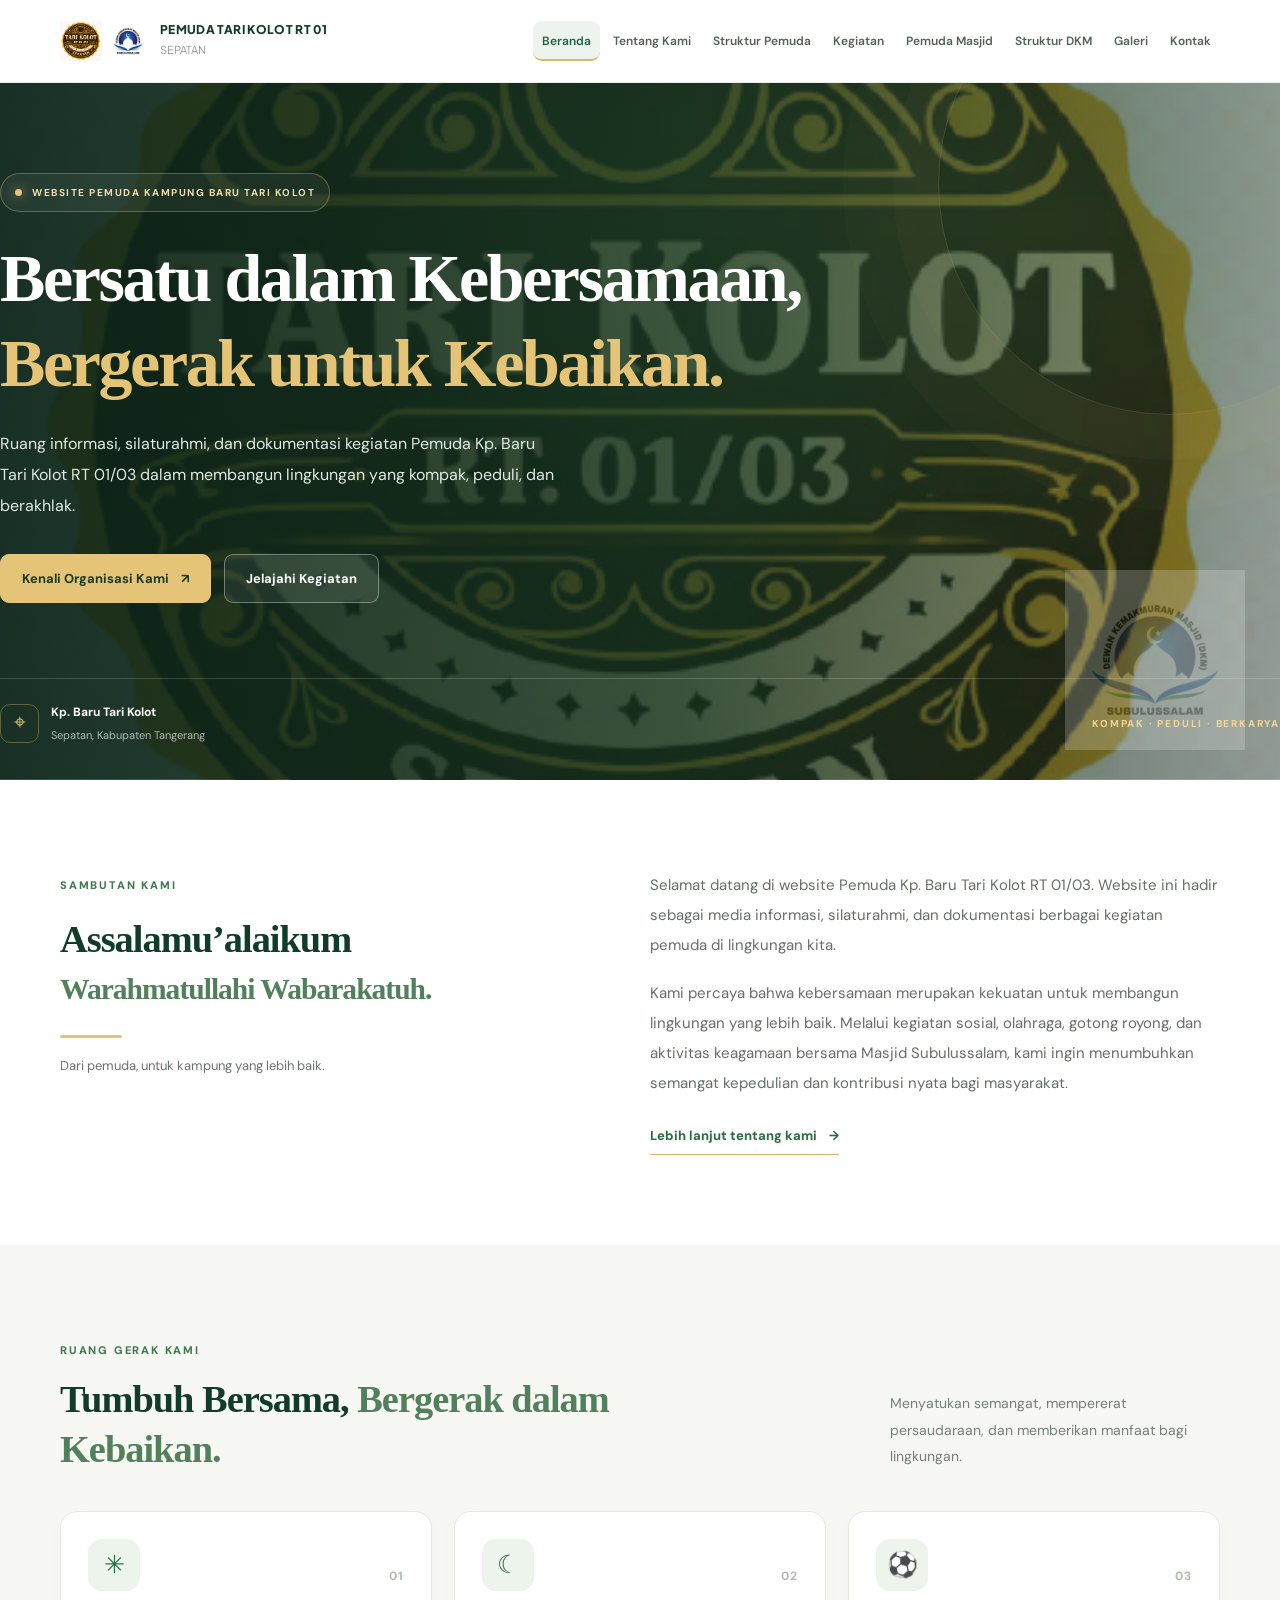
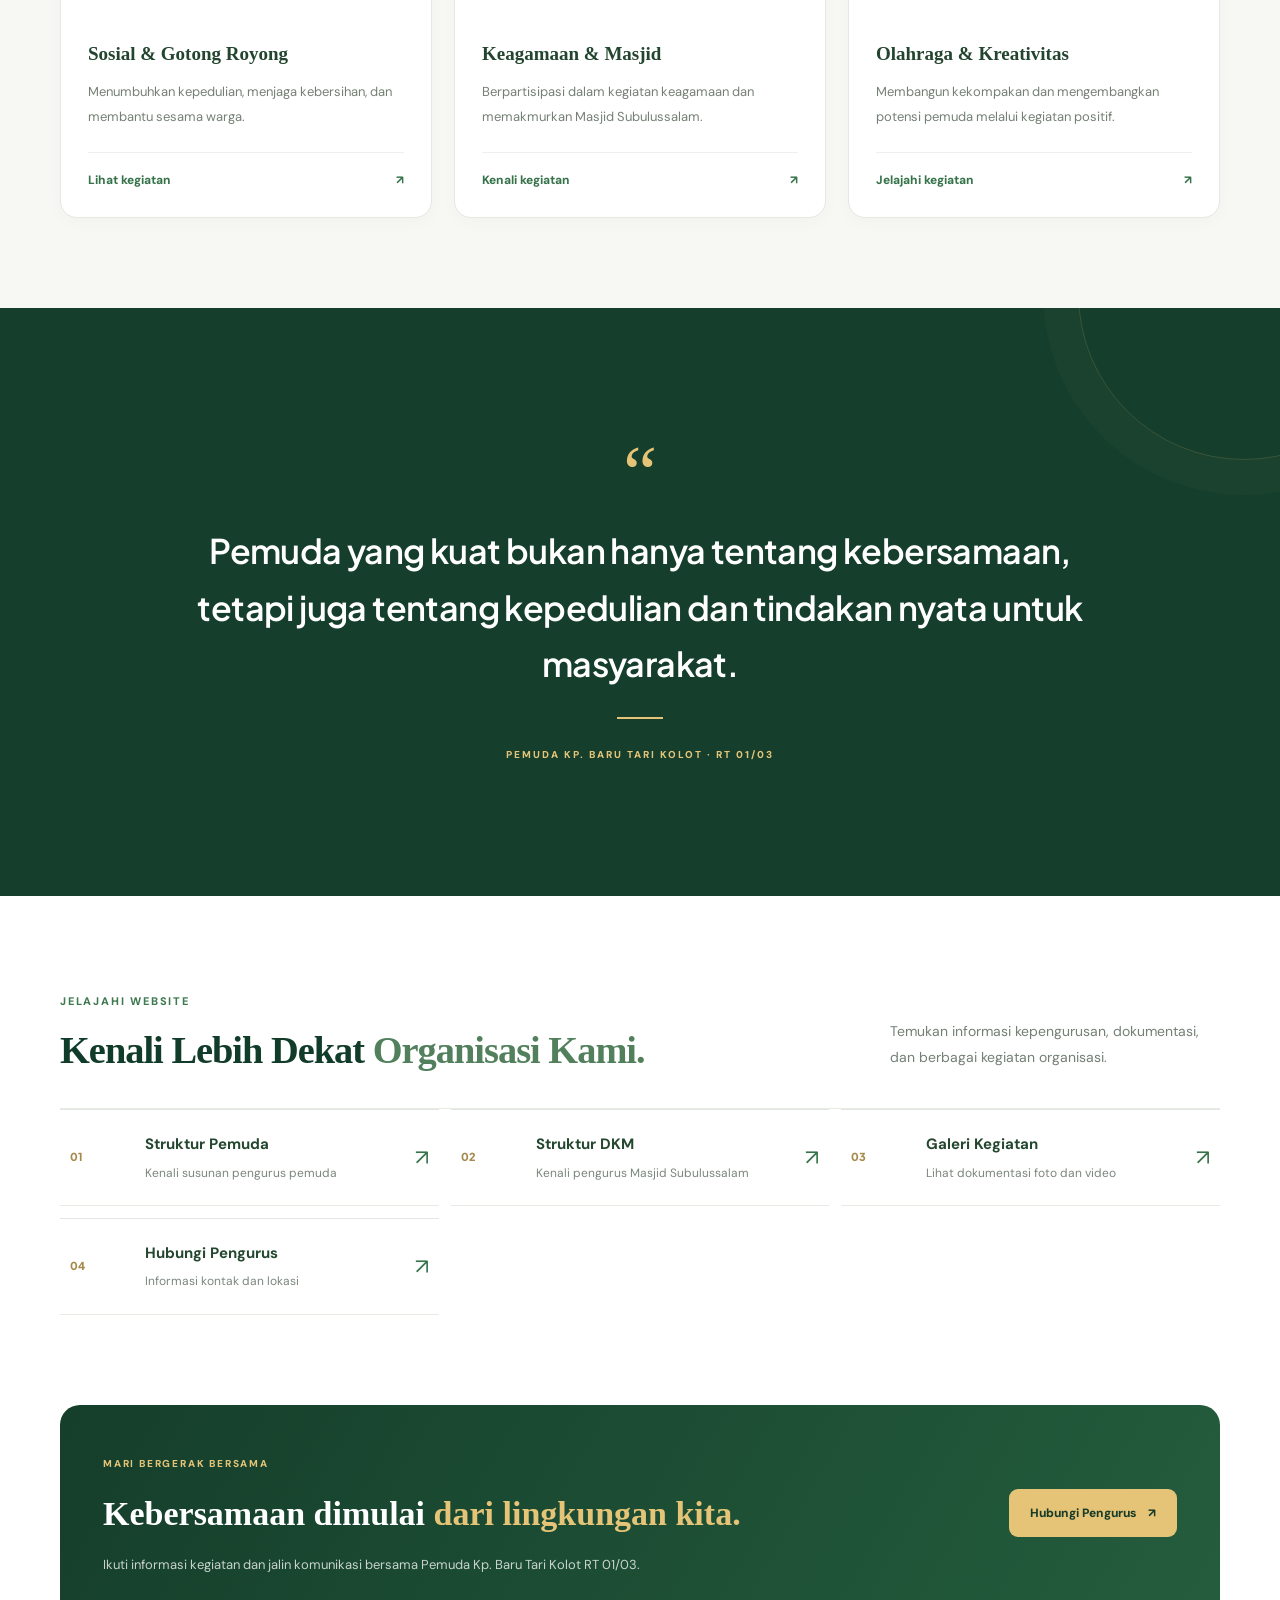
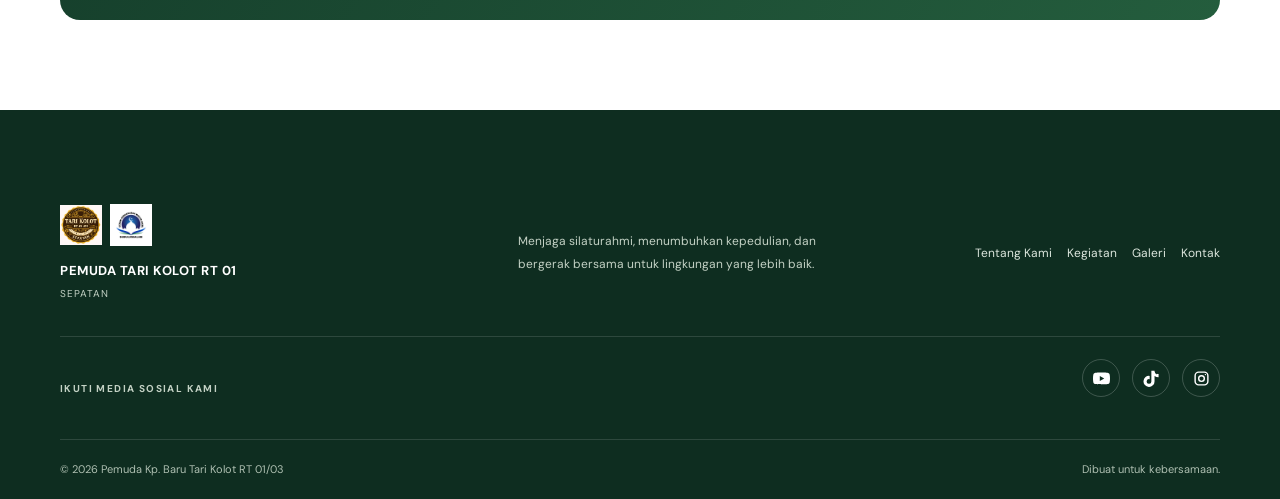
==== commit d26f410d: "first commito9" ====
--- a/index.html
+++ b/index.html
@@ -4,34 +4,48 @@
 <head>
   <meta charset="UTF-8">
   <meta name="viewport" content="width=device-width, initial-scale=1.0">
+
+  <meta name="theme-color" content="#123c2a">
+  <meta name="description" content="Website Pemuda Kp. Baru Tari Kolot RT 01/03, Sepatan. Informasi kegiatan pemuda, kegiatan sosial, keagamaan, dan Masjid Subulussalam.">
+
   <title>Beranda | Pemuda Kp. Baru Tari Kolot</title>
+
+  <link rel="preconnect" href="https://fonts.googleapis.com">
+  <link rel="preconnect" href="https://fonts.gstatic.com" crossorigin>
+  <link href="https://fonts.googleapis.com/css2?family=DM+Sans:wght@400;500;600;700;800&family=Plus+Jakarta+Sans:wght@400;500;600;700;800&display=swap" rel="stylesheet">
+
   <link rel="stylesheet" href="style.css">
   <script src="script.js" defer></script>
 </head>
+
 <body>
+
+<!-- ================= HEADER ================= -->
 <header class="site-header">
   <div class="container nav-wrap">
-    
-
-<a href="index.html" class="logo">
-    <div class="logo-images">
-        <img src="images/logo-pemuda.png"
-             alt="Logo Pemuda">
-
-        <img src="images/logo-dkm.png"
-             alt="Logo DKM Masjid Subulussalam">
-    </div>
-
-    <span class="logo-text">
-        <strong>Pemuda Tari Kolot RT 01/03</strong>
-        <small>Sepatan</small>
-    </span>
-</a>
-
-
-    <button class="menu-toggle" aria-label="Buka menu">☰</button>
-    <nav class="main-nav">
-      <a class="active" href="index.html">Beranda</a>
+
+    <a href="index.html" class="logo" aria-label="Beranda Pemuda Tari Kolot">
+      <div class="logo-images">
+        <img src="images/logo-pemuda.png" alt="Logo Pemuda">
+        <img src="images/logo-dkm.png" alt="Logo DKM Masjid Subulussalam">
+      </div>
+
+      <span class="logo-text">
+        <strong>PEMUDA TARI KOLOT RT 01 </strong>
+        <small>SEPATAN</small>
+      </span>
+    </a>
+
+    <button
+      class="menu-toggle"
+      type="button"
+      aria-label="Buka menu navigasi"
+      aria-expanded="false">
+      ☰
+    </button>
+
+    <nav class="main-nav" aria-label="Navigasi utama">
+      <a class="active" href="index.html" aria-current="page">Beranda</a>
       <a href="tentang.html">Tentang Kami</a>
       <a href="struktur-pemuda.html">Struktur Pemuda</a>
       <a href="kegiatan.html">Kegiatan</a>
@@ -40,138 +54,389 @@
       <a href="galeri.html">Galeri</a>
       <a href="kontak.html">Kontak</a>
     </nav>
+
   </div>
 </header>
 
 <main>
-  <section class="hero">
+
+  <!-- ================= HERO ================= -->
+  <section class="hero hero-modern">
     <div class="hero-overlay"></div>
+
     <div class="container hero-content">
-      <span class="eyebrow">WEBSITE RESMI ORGANISASI PEMUDA</span>
-      <h1>Satu Pemuda,<br><em>Satu Tujuan.</em></h1>
-      <p>
-        Wadah kebersamaan, kreativitas, dan pengabdian
-        pemuda Kp. Baru Tari Kolot RT 01/03.
+
+      <div class="hero-badge">
+        <span class="hero-badge-dot"></span>
+        WEBSITE PEMUDA KAMPUNG BARU TARI KOLOT
+      </div>
+
+      <h1>
+        Bersatu dalam Kebersamaan,
+        <em>Bergerak untuk Kebaikan.</em>
+      </h1>
+
+      <p class="hero-description">
+        Ruang informasi, silaturahmi, dan dokumentasi kegiatan
+        Pemuda Kp. Baru Tari Kolot RT 01/03 dalam membangun
+        lingkungan yang kompak, peduli, dan berakhlak.
       </p>
+
       <div class="hero-actions">
-        <a class="btn btn-gold" href="tentang.html">Kenali Kami ↗</a>
-        <a class="btn btn-outline" href="kegiatan.html">Lihat Kegiatan</a>
-      </div>
-      <div class="hero-note">BERSAMA MEMBANGUN KAMPUNG</div>
-    </div>
-  </section>
-
-  <section class="section">
-    <div class="container two-col">
-      <div>
-        <span class="section-tag">SAMBUTAN</span>
-        <h2>Assalamu’alaikum<br><em>Warahmatullahi Wabarakatuh.</em></h2>
-      </div>
-      <div>
+        <a class="btn btn-gold" href="tentang.html">
+          Kenali Organisasi Kami <span>↗</span>
+        </a>
+
+        <a class="btn btn-outline" href="kegiatan.html">
+          Jelajahi Kegiatan
+        </a>
+      </div>
+
+      <div class="hero-bottom">
+        <div class="hero-location">
+          <span class="hero-location-icon">⌖</span>
+          <span>
+            <strong>Kp. Baru Tari Kolot</strong>
+            <small>Sepatan, Kabupaten Tangerang</small>
+          </span>
+        </div>
+
+        <div class="hero-motto">
+          KOMPAK · PEDULI · BERKARYA
+        </div>
+      </div>
+
+    </div>
+  </section>
+
+  <!-- ================= SAMBUTAN ================= -->
+  <section class="section welcome-section">
+    <div class="container welcome-grid">
+
+      <div class="welcome-heading">
+        <span class="section-tag">SAMBUTAN KAMI</span>
+
+        <h2>
+          Assalamu’alaikum
+          <em>Warahmatullahi Wabarakatuh.</em>
+        </h2>
+
+        <div class="welcome-line"></div>
+
+        <p class="welcome-small">
+          Dari pemuda, untuk kampung yang lebih baik.
+        </p>
+      </div>
+
+      <div class="welcome-content">
         <p>
-          Selamat datang di website Pemuda Kp. Baru Tari Kolot RT 01/03.
-          Website ini menjadi media informasi, silaturahmi, dan dokumentasi
-          kegiatan pemuda di lingkungan kita.
+          Selamat datang di website Pemuda Kp. Baru Tari Kolot
+          RT 01/03. Website ini hadir sebagai media informasi,
+          silaturahmi, dan dokumentasi berbagai kegiatan pemuda
+          di lingkungan kita.
         </p>
+
         <p>
-          Kami ingin membangun generasi muda yang kompak, kreatif, peduli
-          terhadap masyarakat, dan aktif dalam kegiatan sosial maupun
-          keagamaan bersama Masjid Subulussalam.
+          Kami percaya bahwa kebersamaan merupakan kekuatan
+          untuk membangun lingkungan yang lebih baik. Melalui
+          kegiatan sosial, olahraga, gotong royong, dan aktivitas
+          keagamaan bersama Masjid Subulussalam, kami ingin
+          menumbuhkan semangat kepedulian dan kontribusi nyata
+          bagi masyarakat.
         </p>
-        <a class="text-link" href="tentang.html">Selengkapnya tentang kami →</a>
-      </div>
-    </div>
-  </section>
-
-  <section class="section soft-section">
+
+        <a class="text-link" href="tentang.html">
+          Lebih lanjut tentang kami <span>→</span>
+        </a>
+      </div>
+
+    </div>
+  </section>
+
+  <!-- ================= RUANG GERAK ================= -->
+  <section class="section soft-section movement-section">
     <div class="container">
-      <div class="section-heading">
+
+      <div class="section-heading movement-heading">
         <div>
           <span class="section-tag">RUANG GERAK KAMI</span>
-          <h2>Bergerak dalam <em>Kebaikan</em></h2>
+          <h2>
+            Tumbuh Bersama,
+            <em>Bergerak dalam Kebaikan.</em>
+          </h2>
         </div>
-        <p>Dari lingkungan sendiri, untuk kebersamaan yang lebih berarti.</p>
-      </div>
-
-      <div class="feature-grid">
-        <a class="feature-card" href="kegiatan.html">
-          <div class="feature-icon">♧</div>
-          <h3>Sosial & Gotong Royong</h3>
-          <p>Menjaga lingkungan dan membantu sesama warga.</p>
-          <span class="card-arrow">↗</span>
-        </a>
-        <a class="feature-card" href="pemuda-masjid.html">
-          <div class="feature-icon">☾</div>
-          <h3>Kegiatan Keagamaan</h3>
-          <p>Mendukung kegiatan Pemuda Masjid Subulussalam.</p>
-          <span class="card-arrow">↗</span>
-        </a>
-        <a class="feature-card" href="kegiatan.html">
-          <div class="feature-icon">⚽</div>
-          <h3>Olahraga & Kreativitas</h3>
-          <p>Membangun kekompakan melalui kegiatan positif.</p>
-          <span class="card-arrow">↗</span>
-        </a>
-      </div>
-    </div>
-  </section>
-
-  <section class="quote-band">
+
+        <p>
+          Menyatukan semangat, mempererat persaudaraan,
+          dan memberikan manfaat bagi lingkungan.
+        </p>
+      </div>
+
+      <div class="feature-grid modern-feature-grid">
+
+        <a class="feature-card modern-feature" href="kegiatan.html">
+          <div class="feature-top">
+            <span class="feature-icon">✳</span>
+            <span class="feature-number">01</span>
+          </div>
+
+          <h3>Sosial &amp; Gotong Royong</h3>
+
+          <p>
+            Menumbuhkan kepedulian, menjaga kebersihan,
+            dan membantu sesama warga.
+          </p>
+
+          <span class="feature-link">
+            Lihat kegiatan <span>↗</span>
+          </span>
+        </a>
+
+        <a class="feature-card modern-feature" href="pemuda-masjid.html">
+          <div class="feature-top">
+            <span class="feature-icon">☾</span>
+            <span class="feature-number">02</span>
+          </div>
+
+          <h3>Keagamaan &amp; Masjid</h3>
+
+          <p>
+            Berpartisipasi dalam kegiatan keagamaan
+            dan memakmurkan Masjid Subulussalam.
+          </p>
+
+          <span class="feature-link">
+            Kenali kegiatan <span>↗</span>
+          </span>
+        </a>
+
+        <a class="feature-card modern-feature" href="kegiatan.html">
+          <div class="feature-top">
+            <span class="feature-icon">⚽</span>
+            <span class="feature-number">03</span>
+          </div>
+
+          <h3>Olahraga &amp; Kreativitas</h3>
+
+          <p>
+            Membangun kekompakan dan mengembangkan
+            potensi pemuda melalui kegiatan positif.
+          </p>
+
+          <span class="feature-link">
+            Jelajahi kegiatan <span>↗</span>
+          </span>
+        </a>
+
+      </div>
+    </div>
+  </section>
+
+  <!-- ================= QUOTE ================= -->
+  <section class="quote-band modern-quote">
     <div class="container quote-inner">
+
       <span class="quote-mark">“</span>
+
       <blockquote>
-        Kampung yang kuat tumbuh dari warganya yang peduli
-        dan pemuda yang mau bergerak bersama.
+        Pemuda yang kuat bukan hanya tentang kebersamaan,
+        tetapi juga tentang kepedulian dan tindakan nyata
+        untuk masyarakat.
       </blockquote>
-      <span class="quote-caption">PEMUDA KP. BARU TARI KOLOT · RT 01/03</span>
-    </div>
-  </section>
-
-  <section class="section">
+
+      <div class="quote-divider"></div>
+
+      <span class="quote-caption">
+        PEMUDA KP. BARU TARI KOLOT · RT 01/03
+      </span>
+
+    </div>
+  </section>
+
+  <!-- ================= JELAJAHI WEBSITE ================= -->
+  <section class="section explore-section">
     <div class="container">
-      <div class="section-heading">
+
+      <div class="section-heading explore-heading">
         <div>
           <span class="section-tag">JELAJAHI WEBSITE</span>
-          <h2>Kenali organisasi <em>kami</em></h2>
+          <h2>
+            Kenali Lebih Dekat
+            <em>Organisasi Kami.</em>
+          </h2>
         </div>
-      </div>
-      <div class="quick-links">
-        <a href="struktur-pemuda.html"><span>01</span><b>Struktur Pemuda</b><i>→</i></a>
-        <a href="struktur-dkm.html"><span>02</span><b>Struktur DKM</b><i>→</i></a>
-        <a href="galeri.html"><span>03</span><b>Galeri Kegiatan</b><i>→</i></a>
-      </div>
-    </div>
-  </section>
+
+        <p>
+          Temukan informasi kepengurusan, dokumentasi,
+          dan berbagai kegiatan organisasi.
+        </p>
+      </div>
+
+      <div class="quick-links modern-quick-links">
+
+        <a href="struktur-pemuda.html">
+          <span class="quick-number">01</span>
+
+          <span class="quick-text">
+            <b>Struktur Pemuda</b>
+            <small>Kenali susunan pengurus pemuda</small>
+          </span>
+
+          <i>↗</i>
+        </a>
+
+        <a href="struktur-dkm.html">
+          <span class="quick-number">02</span>
+
+          <span class="quick-text">
+            <b>Struktur DKM</b>
+            <small>Kenali pengurus Masjid Subulussalam</small>
+          </span>
+
+          <i>↗</i>
+        </a>
+
+        <a href="galeri.html">
+          <span class="quick-number">03</span>
+
+          <span class="quick-text">
+            <b>Galeri Kegiatan</b>
+            <small>Lihat dokumentasi foto dan video</small>
+          </span>
+
+          <i>↗</i>
+        </a>
+
+        <a href="kontak.html">
+          <span class="quick-number">04</span>
+
+          <span class="quick-text">
+            <b>Hubungi Pengurus</b>
+            <small>Informasi kontak dan lokasi</small>
+          </span>
+
+          <i>↗</i>
+        </a>
+
+      </div>
+    </div>
+  </section>
+
+  <!-- ================= CTA ================= -->
+  <section class="section contact-cta-section">
+    <div class="container">
+      <div class="home-cta">
+
+        <div class="home-cta-content">
+          <span class="cta-eyebrow">MARI BERGERAK BERSAMA</span>
+
+          <h2>
+            Kebersamaan dimulai
+            <em>dari lingkungan kita.</em>
+          </h2>
+
+          <p>
+            Ikuti informasi kegiatan dan jalin komunikasi
+            bersama Pemuda Kp. Baru Tari Kolot RT 01/03.
+          </p>
+        </div>
+
+        <a class="btn btn-gold" href="kontak.html">
+          Hubungi Pengurus <span>↗</span>
+        </a>
+
+      </div>
+    </div>
+  </section>
+
 </main>
 
-<footer class="site-footer">
+<!-- ================= FOOTER ================= -->
+<footer class="site-footer modern-footer">
+
   <div class="container footer-main">
+
     <div class="footer-brand">
-      <b>PEMUDA KAMPUNG BARU</b>
-      <small>TARI KOLOT · RT 01/03</small>
-    </div>
-    <p>Menjaga silaturahmi, menumbuhkan kepedulian, dan bergerak bersama.</p>
+      <div class="footer-logo-pair">
+        <img src="images/logo-pemuda.png" alt="Logo Pemuda">
+        <img src="images/logo-dkm.png" alt="Logo DKM">
+      </div>
+
+      <b>PEMUDA TARI KOLOT RT 01</b>
+      <small>SEPATAN</small>
+    </div>
+
+    <p>
+      Menjaga silaturahmi, menumbuhkan kepedulian,
+      dan bergerak bersama untuk lingkungan yang lebih baik.
+    </p>
+
     <div class="footer-links">
-      <a href="tentang.html">Tentang</a>
+      <a href="tentang.html">Tentang Kami</a>
       <a href="kegiatan.html">Kegiatan</a>
+      <a href="galeri.html">Galeri</a>
       <a href="kontak.html">Kontak</a>
     </div>
+
   </div>
-  <nav class="container footer-social" aria-label="Media sosial">
-    <a href="https://www.youtube.com/watch?v=2nIrlugtnVo" aria-label="YouTube" title="YouTube" target="_blank" rel="noopener noreferrer">
-      <svg class="social-icon youtube-icon" viewBox="0 0 24 24" aria-hidden="true"><path d="M23.5 6.2a3 3 0 0 0-2.1-2.1C19.6 3.6 12 3.6 12 3.6s-7.6 0-9.4.5A3 3 0 0 0 .5 6.2 31 31 0 0 0 0 12a31 31 0 0 0 .5 5.8 3 3 0 0 0 2.1 2.1c1.8.5 9.4.5 9.4.5s7.6 0 9.4-.5a3 3 0 0 0 2.1-2.1A31 31 0 0 0 24 12a31 31 0 0 0-.5-5.8ZM9.6 15.6V8.4l6.3 3.6-6.3 3.6Z"/></svg>
-    </a>
-    <a href="https://www.tiktok.com/@forumpemudatarikolot01?_r=1&amp;_t=ZS-9AVl7coIhM2" aria-label="TikTok" title="TikTok" target="_blank" rel="noopener noreferrer">
-      <svg class="social-icon tiktok-icon" viewBox="0 0 24 24" aria-hidden="true"><path d="M19.6 6.2a5.4 5.4 0 0 1-3.3-4.6V1h-4.5v15.1a3.3 3.3 0 1 1-2.4-3.2V8.3a7.8 7.8 0 1 0 6.9 7.8V8.4a9.8 9.8 0 0 0 5.7 1.8V5.7c-.9 0-1.7-.2-2.4-.5Z"/></svg>
-    </a>
-    <a href="https://www.instagram.com/forpetalot01?vrfl=MXNyYzRoOGN5czc0dw==" aria-label="Instagram" title="Instagram" target="_blank" rel="noopener noreferrer">
-      <svg class="social-icon instagram-icon" viewBox="0 0 24 24" aria-hidden="true"><rect x="3" y="3" width="18" height="18" rx="5"/><circle cx="12" cy="12" r="4"/><circle class="instagram-dot" cx="17.5" cy="6.5" r="1"/></svg>
-    </a>
-  </nav>
+
+  <div class="container footer-social-wrap">
+
+    <span class="footer-social-label">IKUTI MEDIA SOSIAL KAMI</span>
+
+    <nav class="footer-social" aria-label="Media sosial">
+
+      <a
+        href="https://www.youtube.com/watch?v=2nIrlugtnVo"
+        aria-label="YouTube"
+        title="YouTube"
+        target="_blank"
+        rel="noopener noreferrer">
+
+        <svg class="social-icon youtube-icon" viewBox="0 0 24 24" aria-hidden="true">
+          <path d="M23.5 6.2a3 3 0 0 0-2.1-2.1C19.6 3.6 12 3.6 12 3.6s-7.6 0-9.4.5A3 3 0 0 0 .5 6.2 31 31 0 0 0 0 12a31 31 0 0 0 .5 5.8 3 3 0 0 0 2.1 2.1c1.8.5 9.4.5 9.4.5s7.6 0 9.4-.5a3 3 0 0 0 2.1-2.1A31 31 0 0 0 24 12a31 31 0 0 0-.5-5.8ZM9.6 15.6V8.4l6.3 3.6-6.3 3.6Z"/>
+        </svg>
+      </a>
+
+      <a
+        href="https://www.tiktok.com/@forumpemudatarikolot01?_r=1&amp;_t=ZS-9AVl7coIhM2"
+        aria-label="TikTok"
+        title="TikTok"
+        target="_blank"
+        rel="noopener noreferrer">
+
+        <svg class="social-icon tiktok-icon" viewBox="0 0 24 24" aria-hidden="true">
+          <path d="M19.6 6.2a5.4 5.4 0 0 1-3.3-4.6V1h-4.5v15.1a3.3 3.3 0 1 1-2.4-3.2V8.3a7.8 7.8 0 1 0 6.9 7.8V8.4a9.8 9.8 0 0 0 5.7 1.8V5.7c-.9 0-1.7-.2-2.4-.5Z"/>
+        </svg>
+      </a>
+
+      <a
+        href="https://www.instagram.com/forpetalot01?vrfl=MXNyYzRoOGN5czc0dw=="
+        aria-label="Instagram"
+        title="Instagram"
+        target="_blank"
+        rel="noopener noreferrer">
+
+        <svg class="social-icon instagram-icon" viewBox="0 0 24 24" aria-hidden="true">
+          <rect x="3" y="3" width="18" height="18" rx="5"/>
+          <circle cx="12" cy="12" r="4"/>
+          <circle class="instagram-dot" cx="17.5" cy="6.5" r="1"/>
+        </svg>
+      </a>
+
+    </nav>
+  </div>
+
   <div class="container footer-bottom">
-    <span>© <span data-year></span> Pemuda Kp. Baru Tari Kolot RT 01/03</span>
+    <span>
+      © <span data-year></span>
+      Pemuda Kp. Baru Tari Kolot RT 01/03
+    </span>
+
     <span>Dibuat untuk kebersamaan.</span>
   </div>
+
 </footer>
+
 </body>
 </html>
--- a/style.css
+++ b/style.css
@@ -1956,3 +1956,1019 @@
     padding: 18px;
   }
 }
+
+/* =========================================
+   MODERN HOMEPAGE - PEMUDA TARI KOLOT
+========================================= */
+
+:root {
+  --home-green: #123c2a;
+  --home-green-light: #1e6242;
+  --home-gold: #e5c477;
+  --home-cream: #f7f8f3;
+  --home-text: #25372c;
+  --home-muted: #68776c;
+}
+
+body {
+  font-family: "DM Sans", sans-serif;
+  color: var(--home-text);
+}
+
+h1, h2, h3, .logo-text {
+  font-family: "Plus Jakarta Sans", sans-serif;
+}
+
+/* HEADER */
+
+.site-header {
+  position: sticky;
+  top: 0;
+  z-index: 1000;
+  background: rgba(255, 255, 255, 0.96);
+  border-bottom: 1px solid rgba(27, 65, 43, 0.09);
+  backdrop-filter: blur(16px);
+  -webkit-backdrop-filter: blur(16px);
+}
+
+.nav-wrap {
+  min-height: 82px;
+  gap: 24px;
+}
+
+.logo {
+  gap: 11px;
+  flex-shrink: 0;
+}
+
+.logo-images {
+  display: flex;
+  align-items: center;
+  gap: 5px;
+}
+
+.logo-images img {
+  width: 42px;
+  height: 42px;
+  object-fit: contain;
+}
+
+.logo-text strong {
+  color: var(--home-green);
+  font-size: 12px;
+  letter-spacing: 0.35px;
+}
+
+.logo-text small {
+  color: #788479;
+  font-size: 11px;
+}
+
+.main-nav {
+  gap: 4px;
+}
+
+.main-nav a {
+  padding: 10px 9px;
+  border-radius: 9px;
+  font-size: 12px;
+  font-weight: 600;
+  transition: background 0.2s ease, color 0.2s ease;
+}
+
+.main-nav a:hover,
+.main-nav a.active {
+  color: var(--home-green-light);
+  background: #edf4ed;
+}
+
+/* HERO */
+
+.hero-modern {
+  min-height: 650px;
+  display: flex;
+  align-items: center;
+  position: relative;
+  overflow: hidden;
+  isolation: isolate;
+  background-color: #123c2a;
+
+  /*
+    Background memakai foto hero lama.
+    Ganti gambar jika ingin menggunakan foto lain.
+  */
+  background-image:
+    linear-gradient(
+      90deg,
+      rgba(10, 35, 24, 0.94) 0%,
+      rgba(15, 48, 32, 0.82) 53%,
+      rgba(12, 39, 27, 0.45) 100%
+    ),
+    url("images/background-pemuda.jpg");
+
+  background-size: cover;
+  background-position: center;
+  background-repeat: no-repeat;
+}
+
+.hero-modern::before {
+  content: "";
+  position: absolute;
+  z-index: -1;
+  width: 460px;
+  height: 460px;
+  right: -120px;
+  top: -130px;
+  border: 1px solid rgba(229, 196, 119, 0.20);
+  border-radius: 50%;
+  box-shadow:
+    0 0 0 45px rgba(229, 196, 119, 0.035),
+    0 0 0 95px rgba(229, 196, 119, 0.025);
+  pointer-events: none;
+}
+
+.hero-modern .hero-overlay {
+  position: absolute;
+  inset: 0;
+  z-index: -1;
+  background:
+    radial-gradient(
+      ellipse at 80% 20%,
+      rgba(66, 121, 77, 0.18),
+      transparent 50%
+    );
+}
+
+.hero-modern .hero-content {
+  width: 100%;
+  padding-top: 90px;
+  padding-bottom: 35px;
+  color: #ffffff;
+}
+
+.hero-badge {
+  display: inline-flex;
+  align-items: center;
+  gap: 10px;
+  margin-bottom: 28px;
+  padding: 10px 14px;
+  color: #f1dfae;
+  border: 1px solid rgba(229, 196, 119, 0.32);
+  border-radius: 100px;
+  background: rgba(255, 255, 255, 0.055);
+  font-size: 10px;
+  font-weight: 700;
+  letter-spacing: 1.5px;
+}
+
+.hero-badge-dot {
+  width: 7px;
+  height: 7px;
+  border-radius: 50%;
+  background: var(--home-gold);
+  box-shadow: 0 0 12px rgba(229, 196, 119, 0.7);
+}
+
+.hero-modern h1 {
+  max-width: 850px;
+  margin: 0;
+  color: #ffffff;
+  font-size: clamp(38px, 5.5vw, 68px);
+  font-weight: 800;
+  line-height: 1.14;
+  letter-spacing: -2.4px;
+  text-wrap: balance;
+}
+
+.hero-modern h1 em {
+  display: block;
+  margin-top: 7px;
+  color: var(--home-gold);
+  font-style: normal;
+}
+
+.hero-description {
+  max-width: 610px;
+  margin: 26px 0 0;
+  color: rgba(255, 255, 255, 0.82);
+  font-size: 16px;
+  line-height: 1.95;
+}
+
+.hero-modern .hero-actions {
+  display: flex;
+  flex-wrap: wrap;
+  gap: 13px;
+  margin-top: 32px;
+}
+
+.hero-modern .btn {
+  min-height: 49px;
+  display: inline-flex;
+  align-items: center;
+  justify-content: center;
+  gap: 12px;
+  padding: 14px 21px;
+  border-radius: 9px;
+  font-size: 13px;
+  font-weight: 700;
+  text-decoration: none;
+  transition: transform 0.2s ease, background 0.2s ease;
+}
+
+.hero-modern .btn:hover {
+  transform: translateY(-2px);
+}
+
+.hero-modern .btn-gold {
+  color: #183b29;
+  background: var(--home-gold);
+  border: 1px solid var(--home-gold);
+}
+
+.hero-modern .btn-gold:hover {
+  background: #f0d594;
+}
+
+.hero-modern .btn-outline {
+  color: #ffffff;
+  background: rgba(255, 255, 255, 0.07);
+  border: 1px solid rgba(255, 255, 255, 0.35);
+}
+
+.hero-modern .btn-outline:hover {
+  background: rgba(255, 255, 255, 0.14);
+}
+
+.hero-bottom {
+  display: flex;
+  align-items: center;
+  justify-content: space-between;
+  gap: 20px;
+  margin-top: 75px;
+  padding-top: 23px;
+  border-top: 1px solid rgba(255, 255, 255, 0.17);
+}
+
+.hero-location {
+  display: flex;
+  align-items: center;
+  gap: 12px;
+}
+
+.hero-location-icon {
+  width: 39px;
+  height: 39px;
+  display: flex;
+  align-items: center;
+  justify-content: center;
+  color: var(--home-gold);
+  border: 1px solid rgba(229, 196, 119, 0.35);
+  border-radius: 10px;
+  font-size: 21px;
+}
+
+.hero-location strong,
+.hero-location small {
+  display: block;
+}
+
+.hero-location strong {
+  color: #ffffff;
+  font-size: 12px;
+}
+
+.hero-location small {
+  margin-top: 4px;
+  color: rgba(255, 255, 255, 0.65);
+  font-size: 11px;
+}
+
+.hero-motto {
+  color: #f0d594;
+  font-size: 10px;
+  font-weight: 800;
+  letter-spacing: 1.8px;
+}
+
+/* SECTION UMUM */
+
+.section {
+  padding-top: 90px;
+  padding-bottom: 90px;
+}
+
+.section-tag {
+  color: #3e7950;
+  font-size: 11px;
+  font-weight: 800;
+  letter-spacing: 1.8px;
+}
+
+.section-heading h2,
+.welcome-heading h2,
+.explore-heading h2 {
+  color: var(--home-green);
+  font-size: clamp(27px, 3vw, 39px);
+  line-height: 1.3;
+  letter-spacing: -1px;
+}
+
+.section-heading h2 em,
+.welcome-heading h2 em,
+.explore-heading h2 em {
+  color: #52805c;
+  font-style: normal;
+}
+
+/* SAMBUTAN */
+
+.welcome-section {
+  background: #ffffff;
+}
+
+.welcome-grid {
+  display: grid;
+  grid-template-columns: 0.95fr 1.05fr;
+  gap: 75px;
+  align-items: start;
+}
+
+.welcome-heading h2 {
+  margin-top: 18px;
+  margin-bottom: 0;
+}
+
+.welcome-heading h2 em {
+  display: block;
+  margin-top: 5px;
+  font-size: 0.77em;
+}
+
+.welcome-line {
+  width: 62px;
+  height: 3px;
+  margin-top: 27px;
+  border-radius: 4px;
+  background: var(--home-gold);
+}
+
+.welcome-small {
+  margin-top: 17px;
+  color: #778278;
+  font-size: 13px;
+}
+
+.welcome-content p {
+  margin: 0 0 18px;
+  color: #637065;
+  font-size: 15px;
+  line-height: 2;
+}
+
+.text-link {
+  display: inline-flex;
+  align-items: center;
+  gap: 12px;
+  margin-top: 9px;
+  color: #2c6c43;
+  font-size: 13px;
+  font-weight: 800;
+  text-decoration: none;
+}
+
+.text-link span {
+  transition: transform 0.2s ease;
+}
+
+.text-link:hover span {
+  transform: translateX(4px);
+}
+
+/* RUANG GERAK */
+
+.soft-section {
+  background: var(--home-cream);
+}
+
+.movement-heading,
+.explore-heading {
+  display: flex;
+  align-items: end;
+  justify-content: space-between;
+  gap: 35px;
+  margin-bottom: 36px;
+}
+
+.movement-heading h2,
+.explore-heading h2 {
+  max-width: 620px;
+  margin: 13px 0 0;
+}
+
+.movement-heading > p,
+.explore-heading > p {
+  max-width: 330px;
+  margin: 0 0 5px;
+  color: #738075;
+  font-size: 14px;
+  line-height: 1.9;
+}
+
+.modern-feature-grid {
+  display: grid;
+  grid-template-columns: repeat(3, minmax(0, 1fr));
+  gap: 22px;
+}
+
+.modern-feature {
+  display: flex;
+  flex-direction: column;
+  min-height: 290px;
+  padding: 27px;
+  border: 1px solid #e4e9e1;
+  border-radius: 17px;
+  background: #ffffff;
+  color: var(--home-text);
+  text-decoration: none;
+  box-shadow: 0 5px 18px rgba(25, 57, 34, 0.025);
+  transition: transform 0.25s ease, box-shadow 0.25s ease;
+}
+
+.modern-feature:hover {
+  transform: translateY(-6px);
+  box-shadow: 0 16px 32px rgba(25, 57, 34, 0.09);
+}
+
+.feature-top {
+  display: flex;
+  align-items: center;
+  justify-content: space-between;
+  margin-bottom: 27px;
+}
+
+.modern-feature .feature-icon {
+  width: 52px;
+  height: 52px;
+  display: flex;
+  align-items: center;
+  justify-content: center;
+  color: #2e7045;
+  background: #edf4eb;
+  border-radius: 14px;
+  font-size: 25px;
+}
+
+.feature-number {
+  color: #b1bdb1;
+  font-size: 12px;
+  font-weight: 800;
+  letter-spacing: 1px;
+}
+
+.modern-feature h3 {
+  margin: 0 0 12px;
+  color: #23452f;
+  font-size: 19px;
+  line-height: 1.5;
+}
+
+.modern-feature p {
+  margin: 0 0 22px;
+  color: #758075;
+  font-size: 13px;
+  line-height: 1.9;
+}
+
+.feature-link {
+  display: flex;
+  align-items: center;
+  justify-content: space-between;
+  gap: 12px;
+  margin-top: auto;
+  padding-top: 17px;
+  border-top: 1px solid #edf0eb;
+  color: #36734a;
+  font-size: 12px;
+  font-weight: 800;
+}
+
+/* QUOTE */
+
+.modern-quote {
+  position: relative;
+  overflow: hidden;
+  background: #153e2c;
+}
+
+.modern-quote::before {
+  content: "";
+  position: absolute;
+  width: 330px;
+  height: 330px;
+  right: -130px;
+  top: -180px;
+  border: 1px solid rgba(229, 196, 119, 0.17);
+  border-radius: 50%;
+  box-shadow: 0 0 0 35px rgba(229, 196, 119, 0.025);
+}
+
+.modern-quote .quote-inner {
+  position: relative;
+  max-width: 900px;
+  padding-top: 65px;
+  padding-bottom: 65px;
+  text-align: center;
+}
+
+.modern-quote .quote-mark {
+  color: var(--home-gold);
+  font-family: Georgia, serif;
+  font-size: 76px;
+  line-height: 0.9;
+}
+
+.modern-quote blockquote {
+  margin: 17px auto 25px;
+  color: #ffffff;
+  font-family: "Plus Jakarta Sans", sans-serif;
+  font-size: clamp(23px, 3vw, 34px);
+  font-weight: 600;
+  line-height: 1.65;
+  letter-spacing: -0.6px;
+}
+
+.quote-divider {
+  width: 46px;
+  height: 2px;
+  margin: 0 auto 20px;
+  background: var(--home-gold);
+}
+
+.modern-quote .quote-caption {
+  color: #e5c477;
+  font-size: 10px;
+  font-weight: 800;
+  letter-spacing: 2px;
+}
+
+/* JELAJAHI WEBSITE */
+
+.explore-section {
+  background: #ffffff;
+}
+
+.explore-heading {
+  margin-bottom: 32px;
+}
+
+.modern-quick-links {
+  border-top: 1px solid #e6ebe4;
+}
+
+.modern-quick-links > a {
+  display: grid;
+  grid-template-columns: 55px 1fr 30px;
+  align-items: center;
+  gap: 20px;
+  padding: 22px 10px;
+  border-bottom: 1px solid #e6ebe4;
+  text-decoration: none;
+  transition: padding 0.2s ease, background 0.2s ease;
+}
+
+.modern-quick-links > a:hover {
+  padding-right: 18px;
+  padding-left: 18px;
+  background: #f7f9f5;
+}
+
+.quick-number {
+  color: #9eaa9f;
+  font-family: "Plus Jakarta Sans", sans-serif;
+  font-size: 16px;
+  font-weight: 800;
+}
+
+.quick-text b,
+.quick-text small {
+  display: block;
+}
+
+.quick-text b {
+  color: #24472f;
+  font-size: 15px;
+}
+
+.quick-text small {
+  margin-top: 5px;
+  color: #7b867d;
+  font-size: 12px;
+  line-height: 1.7;
+}
+
+.modern-quick-links i {
+  color: #36734a;
+  font-size: 22px;
+  font-style: normal;
+  text-align: right;
+}
+
+/* CALL TO ACTION */
+
+.contact-cta-section {
+  padding-top: 0;
+  background: #ffffff;
+}
+
+.home-cta {
+  display: flex;
+  align-items: center;
+  justify-content: space-between;
+  gap: 35px;
+  padding: 43px;
+  color: #ffffff;
+  background: linear-gradient(120deg, #153e2b, #245d3d);
+  border-radius: 20px;
+}
+
+.home-cta-content {
+  max-width: 650px;
+}
+
+.cta-eyebrow {
+  color: var(--home-gold);
+  font-size: 10px;
+  font-weight: 800;
+  letter-spacing: 1.8px;
+}
+
+.home-cta h2 {
+  margin: 15px 0;
+  color: #ffffff;
+  font-size: clamp(24px, 3vw, 34px);
+  line-height: 1.4;
+}
+
+.home-cta h2 em {
+  color: var(--home-gold);
+  font-style: normal;
+}
+
+.home-cta p {
+  max-width: 570px;
+  margin: 0;
+  color: rgba(255, 255, 255, 0.76);
+  font-size: 13px;
+  line-height: 1.9;
+}
+
+.home-cta .btn {
+  flex-shrink: 0;
+  display: inline-flex;
+  align-items: center;
+  justify-content: center;
+  gap: 12px;
+  padding: 15px 20px;
+  color: #183b29;
+  background: var(--home-gold);
+  border-radius: 9px;
+  font-size: 12px;
+  font-weight: 800;
+  text-decoration: none;
+}
+
+/* FOOTER */
+
+.modern-footer {
+  background: #0e2d20;
+  color: #ffffff;
+}
+
+.modern-footer .footer-main {
+  padding-top: 52px;
+  padding-bottom: 35px;
+  gap: 30px;
+}
+
+.footer-logo-pair {
+  display: flex;
+  align-items: center;
+  gap: 8px;
+  margin-bottom: 16px;
+}
+
+.footer-logo-pair img {
+  width: 42px;
+  height: 42px;
+  object-fit: contain;
+}
+
+.modern-footer .footer-brand b {
+  display: block;
+  color: #ffffff;
+  font-size: 13px;
+  letter-spacing: 0.5px;
+}
+
+.modern-footer .footer-brand small {
+  display: block;
+  margin-top: 7px;
+  color: #c3d1c4;
+  font-size: 10px;
+  letter-spacing: 1px;
+}
+
+.modern-footer .footer-main > p {
+  max-width: 350px;
+  color: #c3d1c4;
+  font-size: 12px;
+  line-height: 1.9;
+}
+
+.modern-footer .footer-links {
+  display: flex;
+  flex-wrap: wrap;
+  gap: 15px;
+}
+
+.modern-footer .footer-links a {
+  color: #dbe5dc;
+  font-size: 12px;
+  text-decoration: none;
+}
+
+.modern-footer .footer-links a:hover {
+  color: var(--home-gold);
+}
+
+.footer-social-wrap {
+  display: flex;
+  align-items: center;
+  justify-content: space-between;
+  gap: 20px;
+  padding-top: 22px;
+  padding-bottom: 22px;
+  border-top: 1px solid rgba(255, 255, 255, 0.13);
+}
+
+.footer-social-label {
+  color: #c3d1c4;
+  font-size: 10px;
+  font-weight: 700;
+  letter-spacing: 1.4px;
+}
+
+.modern-footer .footer-social {
+  display: flex;
+  align-items: center;
+  gap: 12px;
+}
+
+.modern-footer .footer-social a {
+  width: 38px;
+  height: 38px;
+  display: flex;
+  align-items: center;
+  justify-content: center;
+  border: 1px solid rgba(255, 255, 255, 0.2);
+  border-radius: 50%;
+  transition: background 0.2s ease, transform 0.2s ease;
+}
+
+.modern-footer .footer-social a:hover {
+  background: rgba(255, 255, 255, 0.12);
+  transform: translateY(-3px);
+}
+
+.modern-footer .social-icon {
+  width: 17px;
+  height: 17px;
+  fill: #ffffff;
+}
+
+.modern-footer .instagram-icon {
+  fill: none;
+  stroke: #ffffff;
+  stroke-width: 2;
+}
+
+.modern-footer .instagram-dot {
+  fill: #ffffff;
+  stroke: none;
+}
+
+.modern-footer .footer-bottom {
+  display: flex;
+  justify-content: space-between;
+  gap: 20px;
+  padding-top: 20px;
+  padding-bottom: 20px;
+  border-top: 1px solid rgba(255, 255, 255, 0.13);
+  color: #aebfb1;
+  font-size: 11px;
+}
+
+/* TABLET */
+
+@media (max-width: 1000px) {
+  .nav-wrap {
+    gap: 14px;
+  }
+
+  .main-nav {
+    gap: 1px;
+  }
+
+  .main-nav a {
+    padding: 9px 6px;
+    font-size: 11px;
+  }
+
+  .logo-images img {
+    width: 35px;
+    height: 35px;
+  }
+
+  .logo-text strong {
+    font-size: 10px;
+  }
+
+  .welcome-grid {
+    gap: 40px;
+  }
+}
+
+/* TABLET KECIL DAN HP */
+
+@media (max-width: 760px) {
+  .nav-wrap {
+    min-height: 72px;
+  }
+
+  .hero-modern {
+    min-height: auto;
+    background-position: center;
+  }
+
+  .hero-modern .hero-content {
+    padding-top: 75px;
+    padding-bottom: 30px;
+  }
+
+  .hero-modern h1 {
+    font-size: clamp(35px, 8vw, 52px);
+    letter-spacing: -1.4px;
+  }
+
+  .hero-description {
+    font-size: 14px;
+    line-height: 1.9;
+  }
+
+  .hero-bottom {
+    margin-top: 52px;
+  }
+
+  .section {
+    padding-top: 65px;
+    padding-bottom: 65px;
+  }
+
+  .welcome-grid {
+    grid-template-columns: 1fr;
+    gap: 28px;
+  }
+
+  .movement-heading,
+  .explore-heading {
+    display: block;
+  }
+
+  .movement-heading > p,
+  .explore-heading > p {
+    margin-top: 15px;
+  }
+
+  .modern-feature-grid {
+    grid-template-columns: 1fr;
+    gap: 15px;
+  }
+
+  .modern-feature {
+    min-height: auto;
+  }
+
+  .feature-top {
+    margin-bottom: 20px;
+  }
+
+  .modern-quote .quote-inner {
+    padding-top: 55px;
+    padding-bottom: 55px;
+  }
+
+  .home-cta {
+    align-items: flex-start;
+    flex-direction: column;
+    padding: 30px 25px;
+  }
+
+  .modern-footer .footer-main {
+    gap: 23px;
+  }
+}
+
+/* HP */
+
+@media (max-width: 480px) {
+  .logo {
+    gap: 7px;
+  }
+
+  .logo-images {
+    gap: 3px;
+  }
+
+  .logo-images img {
+    width: 31px;
+    height: 31px;
+  }
+
+  .logo-text strong {
+    font-size: 9px;
+  }
+
+  .logo-text small {
+    font-size: 10px;
+  }
+
+  .hero-modern .hero-content {
+    padding-top: 60px;
+  }
+
+  .hero-badge {
+    max-width: 100%;
+    font-size: 8px;
+    letter-spacing: 0.8px;
+  }
+
+  .hero-modern h1 {
+    font-size: 36px;
+    line-height: 1.22;
+  }
+
+  .hero-modern .hero-actions {
+    align-items: stretch;
+    flex-direction: column;
+  }
+
+  .hero-modern .btn {
+    width: 100%;
+  }
+
+  .hero-bottom {
+    align-items: flex-start;
+    flex-direction: column;
+    gap: 17px;
+    margin-top: 42px;
+  }
+
+  .hero-motto {
+    font-size: 9px;
+  }
+
+  .modern-quick-links > a {
+    grid-template-columns: 35px 1fr 20px;
+    gap: 12px;
+    padding: 19px 4px;
+  }
+
+  .quick-text b {
+    font-size: 13px;
+  }
+
+  .quick-text small {
+    font-size: 11px;
+  }
+
+  .home-cta {
+    padding: 25px 20px;
+    border-radius: 15px;
+  }
+
+  .home-cta .btn {
+    width: 100%;
+  }
+
+  .footer-social-wrap {
+    align-items: flex-start;
+    flex-direction: column;
+  }
+
+  .modern-footer .footer-bottom {
+    flex-direction: column;
+    gap: 9px;
+    line-height: 1.7;
+  }
+}
